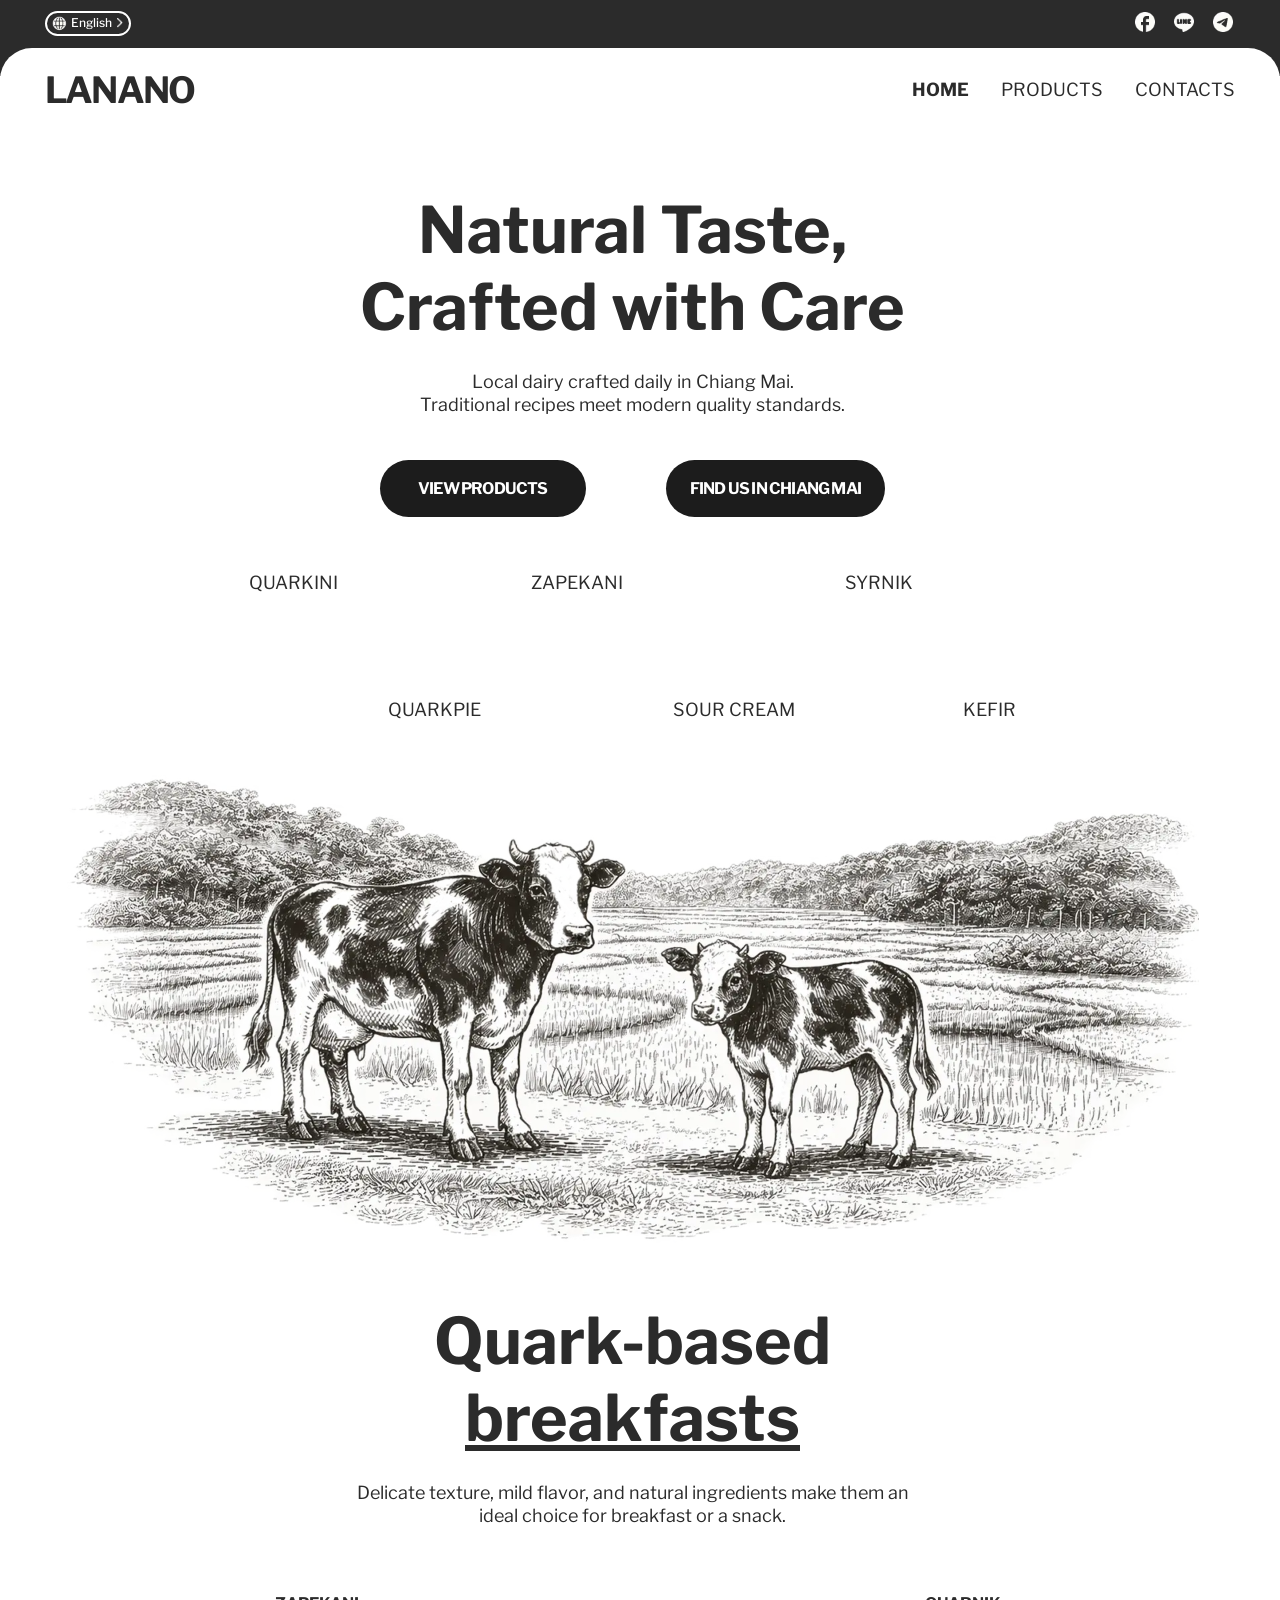
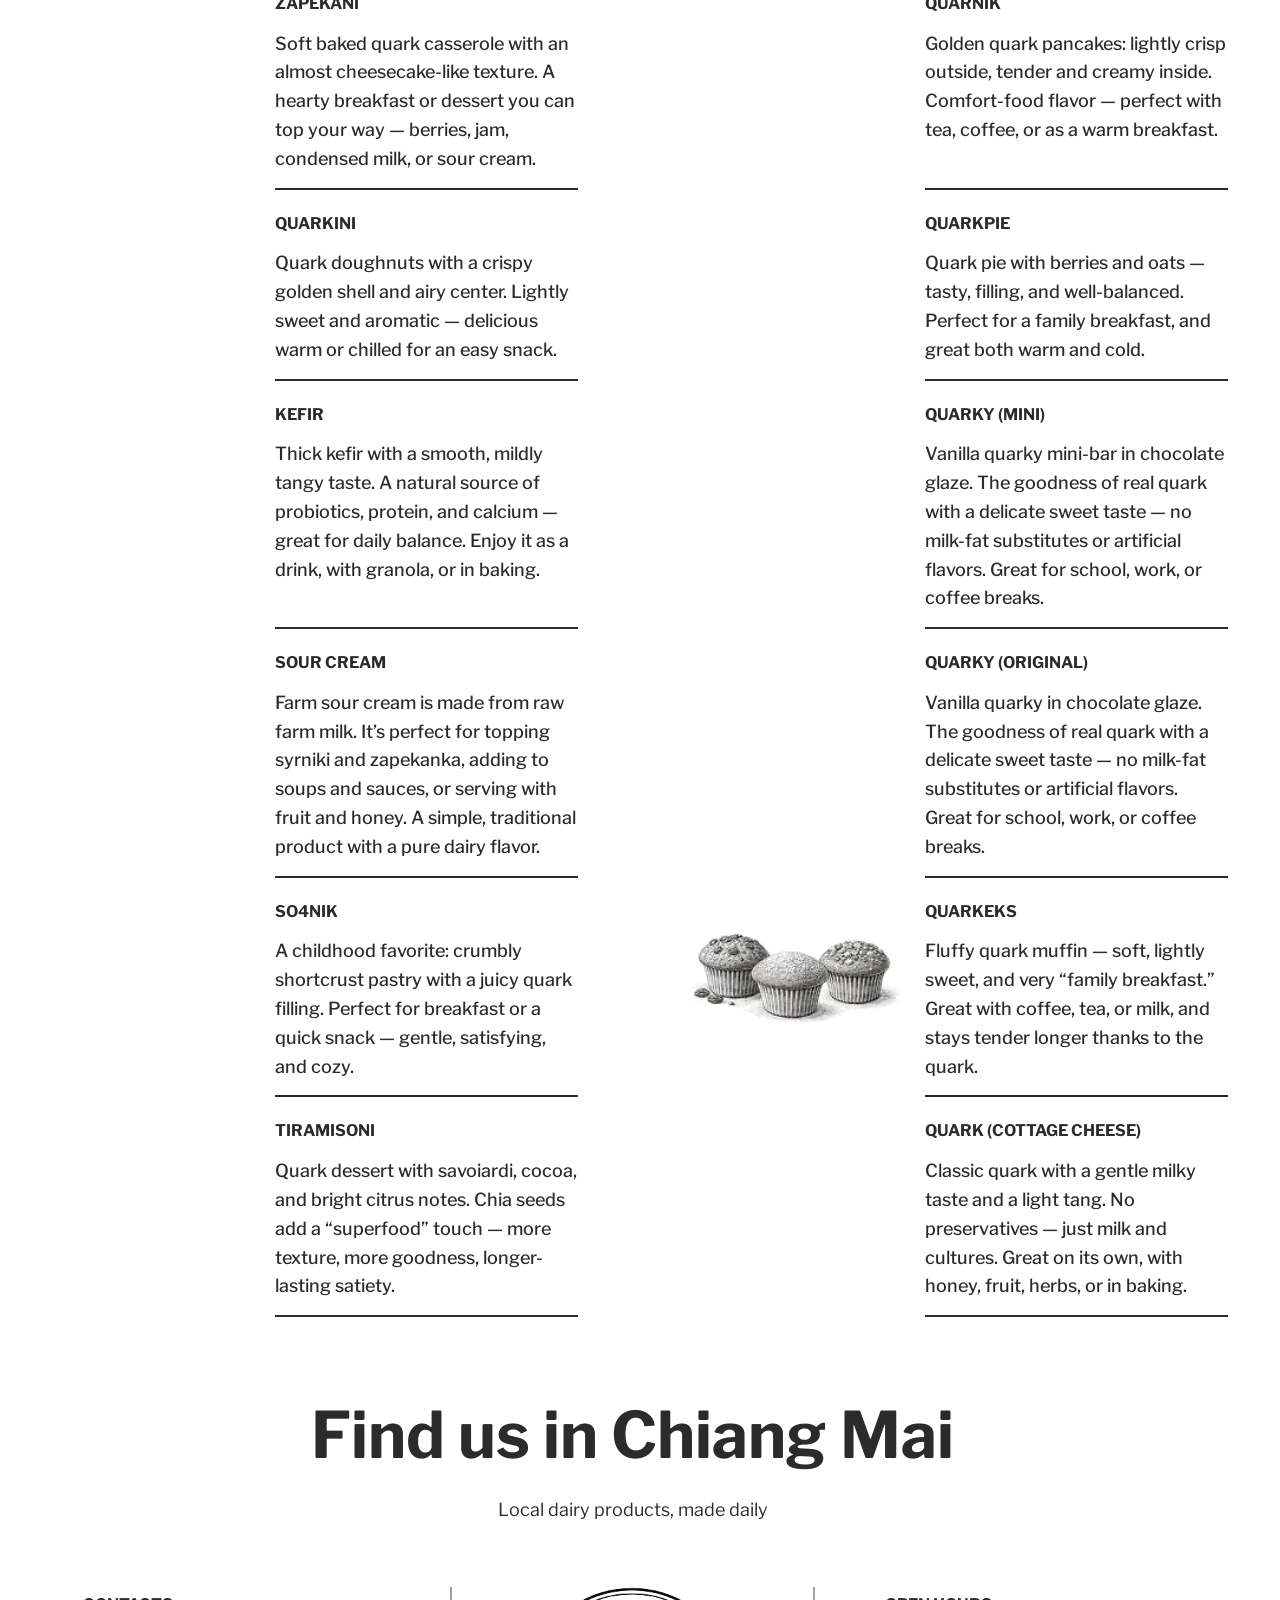
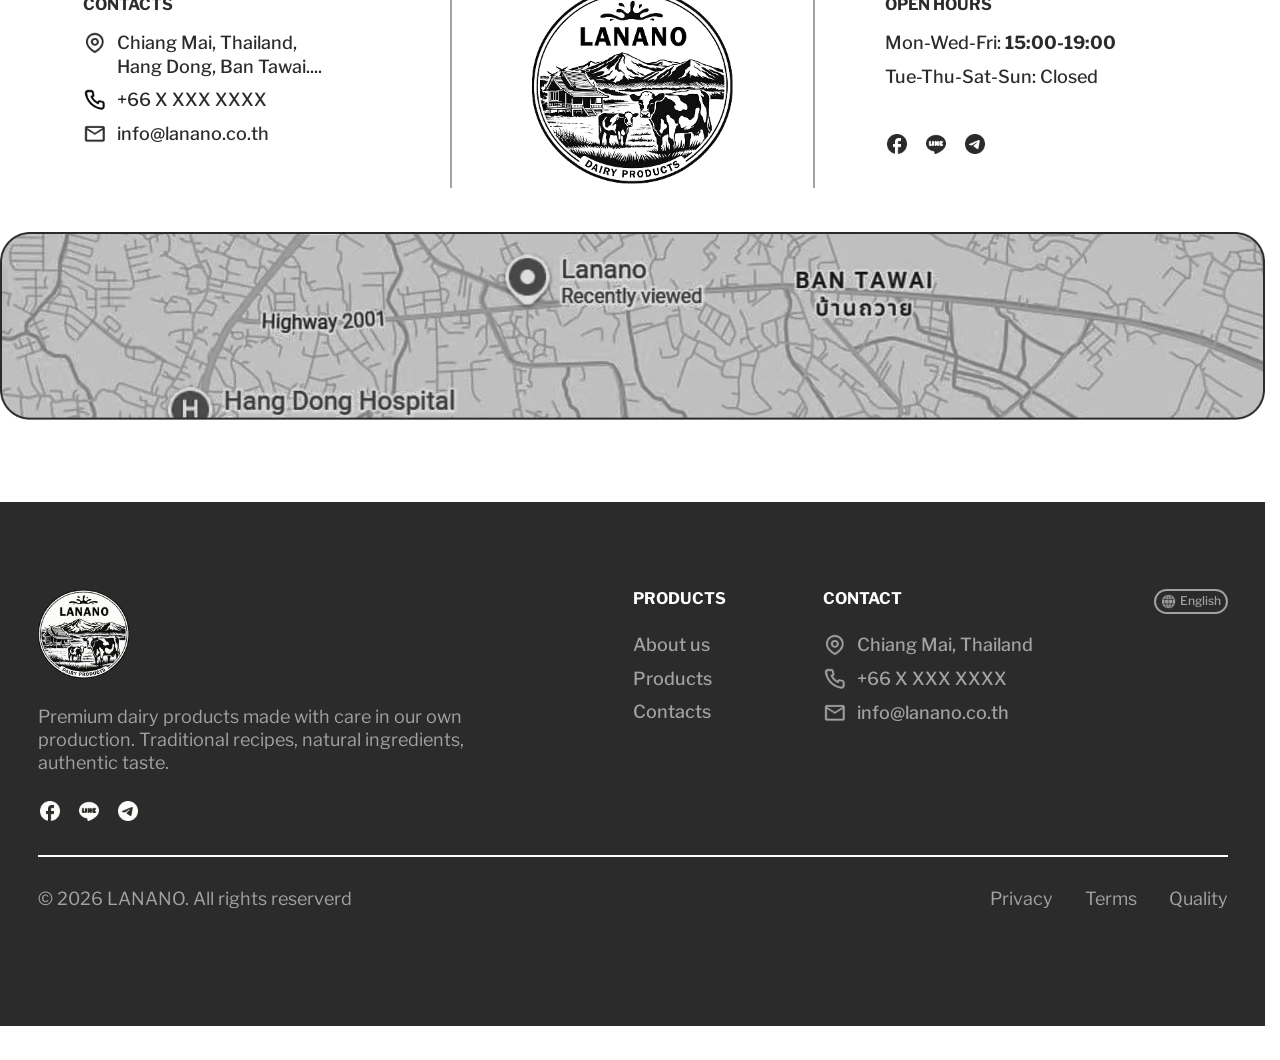
==== index.html @ 214e6b3c "initial commit" ====
<!DOCTYPE html>
<html lang="en">

<head>
  <meta charset="UTF-8">
  <meta http-equiv="X-UA-Compatible" content="IE=edge">
  <meta name="viewport" content="width=device-width, initial-scale=1.0">
  <meta name="language" content="English">
  <meta name="robots" content="index, follow">

  <meta property="og:locale" content="en_EN">
  <meta property="og:url" content="https://lanano.co.th/">
  <meta property="og:image" content="https://lanano.co.th/main.png">
  <meta property="og:image:width" content="1200">
  <meta property="og:image:height" content="630">
  <meta property="og:image:alt" content="Home page">
  <meta property="og:image:type" content="image/png">
  <meta property="og:type" content="website">

  <meta name="twitter:card" content="summary_large_image">
  <meta name="twitter:site" content="https://lanano.co.th/">
  <meta name="twitter:image" content="https://lanano.co.th/main.png">

  <link rel="alternate" href="https://lanano.co.th/" hreflang="en-EN">
  <link rel="alternate" href="https://lanano.co.th/th" hreflang="th-TH">
  <link rel="alternate" href="https://lanano.co.th/zh" hreflang="zh-ZH">

  <meta name="twitter:title" content="LANANO — Fresh dairy made daily">
  <meta property="og:title" content="LANANO — Fresh dairy made daily">
  <meta property="og:site_name"
    content="Fresh cultured dairy and quark desserts, made in Chiang Mai. Raw milk, live cultures — clean recipes with a cozy, honest taste.">
  <meta name="twitter:description"
    content="Fresh cultured dairy and quark desserts, made in Chiang Mai. Raw milk, live cultures — clean recipes with a cozy, honest taste.">
  <meta name="description"
    content="Fresh cultured dairy and quark desserts, made in Chiang Mai. Raw milk, live cultures — clean recipes with a cozy, honest taste.">
  <title>LANANO — Fresh dairy made daily</title>

  <link rel="canonical" href="https://lanano.co.th/">
  <link rel="icon" href="/favicon.png" type="image/png">
  <link rel="preload" href="/fonts/librefranklin-bold.woff2" as="font" type="font/woff2" crossorigin>
  <link rel="preload" href="/fonts/librefranklin-medium.woff2" as="font" type="font/woff2" crossorigin>
  <link rel="preload" href="/fonts/librefranklin-regular.woff2" as="font" type="font/woff2" crossorigin>
  <link rel="stylesheet" href="/resources/aos/aos.css">
  <link rel="stylesheet" href="/css/main-min.css">
  <script defer src="/resources/aos/aos.js"></script>
  <script defer src="/js/main.js"></script>
</head>

<body>
  <div class="page init-aos">
    <!-- start header -->
    <header class="header">
      <div class="header__top bg-dark">
        <div class="header__container container">
          <div class="lang">
            <button class="lang__active hover-color color-white fw-500 tx-12-10" aria-label="EN">
              <span class="lang__active-icon" style="background-image: url('/img/icons/lang-white.webp');"></span>
              English
              <span class="lang__active-arrow" style="background-image: url('/img/icons/arrow.webp');"></span>
            </button>
            <ul class="lang__list" aria-label="List langs">
              <li>
                <a class="tx-12-10 hover-color fw-500" href="/th" aria-label="Open Thai version site">
                  แบบไทย
                </a>
              </li>
              <li>
                <a class="tx-12-10 hover-color fw-500" href="/zh" aria-label="Open Chinese version site">
                  中國人
                </a>
              </li>
            </ul>
          </div>
          <ul class="issocial" aria-label="Social links">
            <li>
              <a class="icon hover-opacity" target="_blank" href="#!" aria-label="Open facebook">
                <img src="/img/social-icons/facebook-white.webp" width="24" height="24" title="Open facebook"
                  alt="Facebook">
              </a>
            </li>
            <li>
              <a class="icon hover-opacity" target="_blank" href="#!" aria-label="Open ume">
                <img src="/img/social-icons/ume-white.webp" width="24" height="24" title="Open ume" alt="Ume">
              </a>
            </li>
            <li>
              <a class="icon hover-opacity" target="_blank" href="https://t.me/lanano_th" aria-label="Open telegram">
                <img src="/img/social-icons/telegram-white.webp" width="24" height="24" title="Open telegram"
                  alt="Telegram">
              </a>
            </li>
          </ul>
        </div>
      </div>
      <div class="header__bottom bg-white">
        <div class="header__container container">
          <a class="hover-color logo-tx" href="/" aria-label="Go to main page">
            LANANO
          </a>
          <button class="burger" aria-label="Burger menu">
            <span></span>
            <span></span>
            <span></span>
          </button>
          <div class="header__menu">
            <nav class="nav" aria-label="Navigation site">
              <ul class="nav__list" aria-label="List navigation site">
                <li class="nav__item">
                  <a class="nav__link tx-main fw-700 uppercase" href="/" aria-label="Home">
                    Home
                  </a>
                </li>
                <li class="nav__item">
                  <a class="nav__link tx-main uppercase" href="#products" aria-label="Products">
                    Products
                  </a>
                </li>
                <li class="nav__item">
                  <a class="nav__link tx-main uppercase" href="#contacts" aria-label="Contacts">
                    Contacts
                  </a>
                </li>
              </ul>
            </nav>
            <button class="header__exit-menu" aria-label="Close burger menu"></button>
          </div>
        </div>
      </div>
    </header>
    <!-- end header -->
    <main class="main mb-section">
      <!-- start hero -->
      <section class="hero mb-44-40">
        <div class="container">
          <div class="hero__descr mb-44-15">
            <div class="hero__icon" data-aos="fade-up">
              <img src="/img/caplya.webp" width="128" height="24" title="Caplya decorative icon"
                alt="Caplya decorative icon">
            </div>
            <h1 class="tx-64-24 fw-700 text-center mb-24-15" data-aos="fade-up">
              Natural Taste, <br>
              Crafted with Care
            </h1>
            <p class="text-center tx-main mb-44-15" data-aos="fade-up">
              Local dairy crafted daily in Chiang Mai. <br>
              Traditional recipes meet modern quality standards.
            </p>
            <ul class="hero__links mb-24-15" aria-label="links" data-aos="fade-up">
              <li>
                <a class="but uppercase" href="#products" aria-label="View products">
                  View products
                </a>
              </li>
              <li>
                <a class="but uppercase" href="#contacts" aria-label="Find us in Chiang Mai">
                  Find us in Chiang Mai
                </a>
              </li>
            </ul>
          </div>
          <ul class="hero__products mb-44-15" aria-label="Products" data-aos="fade-up">
            <li>
              <div class="hero__products-image mb-10">
                <picture>
                  <source media="(min-width: 320px)" srcset="/img/hero-products-1.webp" type="image/webp">
                  <img src="#" title="Quarkini" alt="Quarkini">
                </picture>
              </div>
              <strong class="tx-main text-center uppercase">
                Quarkini
              </strong>
            </li>
            <li>
              <div class="hero__products-image mb-10">
                <picture>
                  <source media="(min-width: 320px)" srcset="/img/hero-products-2.webp" type="image/webp">
                  <img src="#" title="Quarkpie" alt="Quarkpie">
                </picture>
              </div>
              <strong class="tx-main text-center uppercase">
                Quarkpie
              </strong>
            </li>
            <li>
              <div class="hero__products-image mb-10">
                <picture>
                  <source media="(min-width: 320px)" srcset="/img/hero-products-3.webp" type="image/webp">
                  <img src="#" title="Zapekani" alt="Zapekani">
                </picture>
              </div>
              <strong class="tx-main text-center uppercase">
                Zapekani
              </strong>
            </li>
            <li>
              <div class="hero__products-image mb-10">
                <picture>
                  <source media="(min-width: 320px)" srcset="/img/hero-products-4.webp" type="image/webp">
                  <img src="#" title="Sour cream" alt="Sour cream">
                </picture>
              </div>
              <strong class="tx-main text-center uppercase">
                Sour cream
              </strong>
            </li>
            <li>
              <div class="hero__products-image mb-10">
                <picture>
                  <source media="(min-width: 320px)" srcset="/img/hero-products-5.webp" type="image/webp">
                  <img src="#" title="Syrnik" alt="Syrnik">
                </picture>
              </div>
              <strong class="tx-main text-center uppercase">
                Syrnik
              </strong>
            </li>
            <li>
              <div class="hero__products-image mb-10">
                <picture>
                  <source media="(min-width: 320px)" srcset="/img/hero-products-6.webp" type="image/webp">
                  <img src="#" title="Kefir" alt="Kefir">
                </picture>
              </div>
              <strong class="tx-main text-center uppercase">
                Kefir
              </strong>
            </li>
          </ul>
          <div class="hero__image" data-aos="fade-up">
            <picture>
              <source media="(min-width: 601px)" srcset="/img/hero.webp" type="image/webp">
              <source media="(max-width: 600px)" srcset="/img/hero-mob.webp" type="image/webp">
              <img src="#!" width="336" height="336" title="Natural Taste Crafted with Care" alt="Natural Taste">
            </picture>
          </div>
        </div>
      </section>
      <!-- end hero -->

      <!-- start products -->
      <section class="products mb-section">
        <div class="products__archer" id="products"></div>
        <div class="container">
          <div class="products__descr mb-66-40">
            <h2 class="text-center mb-24-15 tx-64-24 fw-700" data-aos="fade-up">
              Quark-based <br> <span class="underline">breakfasts</span>
            </h2>
            <div class="products__texts" data-aos="fade-up">
              <p class="tx-main text-center mb-10">
                Delicate texture, mild flavor, and natural ingredients make them an ideal choice for breakfast or a
                snack.
              </p>
            </div>
          </div>
          <ul class="products__list" aria-label="Products">
            <li class="products__item" data-aos="fade-up">
              <div class="products__left">
                <div class="products__image">
                  <picture>
                    <source media="(min-width: 601px)" srcset="/img/curd-based-1.webp" type="image/webp">
                    <source media="(max-width: 600px)" srcset="/img/curd-based-1-mob.webp" type="image/webp">
                    <img src="#!" loading="lazy" width="120" height="120" title="Baked casseroles"
                      alt="Baked casseroles">
                  </picture>
                </div>
              </div>
              <div class="products__right">
                <h3 class="products__name tx-16-14 fw-700 uppercase">
                  Zapekani
                </h3>
                <p class="tx-main fw-500">
                  Soft baked quark casserole with an almost cheesecake-like texture. A hearty breakfast or dessert you
                  can top your way — berries, jam, condensed milk, or sour cream.
                </p>
              </div>
            </li>
            <li class="products__item" data-aos="fade-up">
              <div class="products__left">
                <div class="products__image">
                  <picture>
                    <source media="(min-width: 601px)" srcset="/img/curd-based-7.webp" type="image/webp">
                    <source media="(max-width: 600px)" srcset="/img/curd-based-7-mob.webp" type="image/webp">
                    <img src="#!" loading="lazy" width="120" height="120" title="Tvorog pancakes" alt="Tvorog pancakes">
                  </picture>
                </div>
              </div>
              <div class="products__right">
                <h3 class="products__name tx-16-14 fw-700 uppercase">
                  Quarnik
                </h3>
                <p class="tx-main fw-500">
                  Golden quark pancakes: lightly crisp outside, tender and creamy inside. Comfort-food flavor — perfect
                  with tea, coffee, or as a warm breakfast.
                </p>
              </div>
            </li>
            <li class="products__item" data-aos="fade-up">
              <div class="products__left">
                <div class="products__image">
                  <picture>
                    <source media="(min-width: 601px)" srcset="/img/curd-based-2.webp" type="image/webp">
                    <source media="(max-width: 600px)" srcset="/img/curd-based-2-mob.webp" type="image/webp">
                    <img src="#!" loading="lazy" width="120" height="120" title="Curd doughnuts" alt="Curd doughnuts">
                  </picture>
                </div>
              </div>
              <div class="products__right">
                <h3 class="products__name tx-16-14 fw-700 uppercase">
                  Quarkini
                </h3>
                <p class="tx-main fw-500">
                  Quark doughnuts with a crispy golden shell and airy center. Lightly sweet and aromatic — delicious
                  warm or chilled for an easy snack.
                </p>
              </div>
            </li>
            <li class="products__item" data-aos="fade-up">
              <div class="products__left">
                <div class="products__image">
                  <picture>
                    <source media="(min-width: 601px)" srcset="/img/curd-based-8.webp" type="image/webp">
                    <source media="(max-width: 600px)" srcset="/img/curd-based-8-mob.webp" type="image/webp">
                    <img src="#!" loading="lazy" width="120" height="120" title="Casserole" alt="Casserole">
                  </picture>
                </div>
              </div>
              <div class="products__right">
                <h3 class="products__name tx-16-14 fw-700 uppercase">
                  Quarkpie
                </h3>
                <p class="tx-main fw-500">
                  Quark pie with berries and oats — tasty, filling, and well-balanced. Perfect for a family breakfast,
                  and great both warm and cold.
                </p>
              </div>
            </li>
            <li class="products__item" data-aos="fade-up">
              <div class="products__left">
                <div class="products__image">
                  <picture>
                    <source media="(min-width: 601px)" srcset="/img/curd-based-3.webp" type="image/webp">
                    <source media="(max-width: 600px)" srcset="/img/curd-based-3-mob.webp" type="image/webp">
                    <img src="#!" loading="lazy" width="120" height="120" title="Kefir" alt="Kefir">
                  </picture>
                </div>
              </div>
              <div class="products__right">
                <h3 class="products__name tx-16-14 fw-700 uppercase">
                  Kefir
                </h3>
                <p class="tx-main fw-500">
                  Thick kefir with a smooth, mildly tangy taste. A natural source of probiotics, protein, and calcium —
                  great for daily balance. Enjoy it as a drink, with granola, or in baking.
                </p>
              </div>
            </li>
            <li class="products__item" data-aos="fade-up">
              <div class="products__left">
                <div class="products__image">
                  <picture>
                    <source media="(min-width: 601px)" srcset="/img/curd-based-9.webp" type="image/webp">
                    <source media="(max-width: 600px)" srcset="/img/curd-based-9-mob.webp" type="image/webp">
                    <img src="#!" loading="lazy" width="120" height="120" title="Glazed curd bars (syrkI)"
                      alt="Glazed curd bars (syrkI)">
                  </picture>
                </div>
              </div>
              <div class="products__right">
                <h3 class="products__name tx-16-14 fw-700 uppercase">
                  Quarky (mini)
                </h3>
                <p class="tx-main fw-500">
                  Vanilla quarky mini-bar in chocolate glaze. The goodness of real quark with a delicate sweet taste —
                  no milk-fat substitutes or artificial flavors. Great for school, work, or coffee breaks.
                </p>
              </div>
            </li>
            <li class="products__item" data-aos="fade-up">
              <div class="products__left">
                <div class="products__image">
                  <picture>
                    <source media="(min-width: 601px)" srcset="/img/curd-based-4.webp" type="image/webp">
                    <source media="(max-width: 600px)" srcset="/img/curd-based-4-mob.webp" type="image/webp">
                    <img src="#!" loading="lazy" width="120" height="120" title="Sour cream" alt="Sour cream">
                  </picture>
                </div>
              </div>
              <div class="products__right">
                <h3 class="products__name tx-16-14 fw-700 uppercase">
                  Sour cream
                </h3>
                <p class="tx-main fw-500">
                  Farm sour cream is made from raw farm milk. It’s perfect for topping syrniki and zapekanka, adding to
                  soups and sauces, or serving with fruit and honey. A simple, traditional product with a pure dairy
                  flavor.
                </p>
              </div>
            </li>
            <li class="products__item" data-aos="fade-up">
              <div class="products__left">
                <div class="products__image">
                  <picture>
                    <source media="(min-width: 601px)" srcset="/img/curd-based-10.webp" type="image/webp">
                    <source media="(max-width: 600px)" srcset="/img/curd-based-10-mob.webp" type="image/webp">
                    <img src="#!" loading="lazy" width="120" height="120" title="Original syrkI" alt="Original syrkI">
                  </picture>
                </div>
              </div>
              <div class="products__right">
                <h3 class="products__name tx-16-14 fw-700 uppercase">
                  Quarky (original)
                </h3>
                <p class="tx-main fw-500">
                  Vanilla quarky in chocolate glaze. The goodness of real quark with a delicate sweet taste — no
                  milk-fat substitutes or artificial flavors. Great for school, work, or coffee breaks.
                </p>
              </div>
            </li>
            <li class="products__item" data-aos="fade-up">
              <div class="products__left">
                <div class="products__image">
                  <picture>
                    <source media="(min-width: 601px)" srcset="/img/curd-based-5.webp" type="image/webp">
                    <source media="(max-width: 600px)" srcset="/img/curd-based-5-mob.webp" type="image/webp">
                    <img src="#!" loading="lazy" width="120" height="120" title="Sochnik" alt="Sochnik">
                  </picture>
                </div>
              </div>
              <div class="products__right">
                <h3 class="products__name tx-16-14 fw-700 uppercase">
                  So4nik
                </h3>
                <p class="tx-main fw-500">
                  A childhood favorite: crumbly shortcrust pastry with a juicy quark filling. Perfect for breakfast or a
                  quick snack — gentle, satisfying, and cozy.
                </p>
              </div>
            </li>
            <li class="products__item" data-aos="fade-up">
              <div class="products__left">
                <div class="products__image">
                  <picture>
                    <source media="(min-width: 601px)" srcset="/img/curd-based-11-mob.webp" type="image/webp">
                    <source media="(max-width: 600px)" srcset="/img/curd-based-11-mob.webp" type="image/webp">
                    <img src="#!" loading="lazy" width="120" height="120" title="Cupcake" alt="Cupcake">
                  </picture>
                </div>
              </div>
              <div class="products__right">
                <h3 class="products__name tx-16-14 fw-700 uppercase">
                  Quarkeks
                </h3>
                <p class="tx-main fw-500">
                  Fluffy quark muffin — soft, lightly sweet, and very “family breakfast.” Great with coffee, tea, or
                  milk, and stays tender longer thanks to the quark.
                </p>
              </div>
            </li>
            <li class="products__item" data-aos="fade-up">
              <div class="products__left">
                <div class="products__image">
                  <picture>
                    <source media="(min-width: 601px)" srcset="/img/curd-based-6.webp" type="image/webp">
                    <source media="(max-width: 600px)" srcset="/img/curd-based-6-mob.webp" type="image/webp">
                    <img src="#!" loading="lazy" width="120" height="120" title="Tiramisoni" alt="Tiramisoni">
                  </picture>
                </div>
              </div>
              <div class="products__right">
                <h3 class="products__name tx-16-14 fw-700 uppercase">
                  Tiramisoni
                </h3>
                <p class="tx-main fw-500">
                  Quark dessert with savoiardi, cocoa, and bright citrus notes. Chia seeds add a “superfood” touch —
                  more texture, more goodness, longer-lasting satiety.
                </p>
              </div>
            </li>
            <li class="products__item" data-aos="fade-up">
              <div class="products__left">
                <div class="products__image">
                  <picture>
                    <source media="(min-width: 601px)" srcset="/img/curd-based-12.webp" type="image/webp">
                    <source media="(max-width: 600px)" srcset="/img/curd-based-12-mob.webp" type="image/webp">
                    <img src="#!" loading="lazy" width="120" height="120" title="Cottage Cheese" alt="Cottage Cheese">
                  </picture>
                </div>
              </div>
              <div class="products__right">
                <h3 class="products__name tx-16-14 fw-700 uppercase">
                  Quark (Cottage Cheese)
                </h3>
                <p class="tx-main fw-500">
                  Classic quark with a gentle milky taste and a light tang. No preservatives — just milk and cultures.
                  Great on its own, with honey, fruit, herbs, or in baking.
                </p>
              </div>
            </li>
          </ul>
        </div>
      </section>
      <!-- end products -->

      <!-- start contacts -->
      <section class="contacts mb-section">
        <div class="contacts__archer" id="contacts"></div>
        <div class="container mb-44-40">
          <div class="contacts__descr mb-66-40">
            <h2 class="text-center mb-24-15 tx-64-24 fw-700" data-aos="fade-up">
              Find us in Chiang Mai
            </h2>
            <div class="contacts__texts">
              <p class="tx-main text-center mb-10" data-aos="fade-up">
                Local dairy products, made daily
              </p>
            </div>
          </div>
          <div class="contacts__content mb-44-15" data-aos="fade-up">
            <div class="contacts__left">
              <h3 class="mb-15 tx-16-14 fw-700 uppercase">
                Contacts
              </h3>
              <address class="address">
                <div class="address__item mb-10">
                  <div class="icon" style="background-image: url('/img/icons/geo-black.webp');"></div>
                  <p class="tx-main fw-500">
                    Chiang Mai, Thailand, <br>
                    Hang Dong, Ban Tawai....
                  </p>
                </div>
                <div class="address__item mb-10">
                  <div class="icon" style="background-image: url('/img/icons/phone-black.webp');"></div>
                  <a class="tx-main fw-500 hover-color word-break" href="tel:+66XXXXXXXX">
                    +66 X XXX XXXX
                  </a>
                </div>
                <div class="address__item mb-10">
                  <div class="icon" style="background-image: url('/img/icons/mail-black.webp');"></div>
                  <a class="tx-main fw-500 hover-color word-break" href="mailto:info@lanano.co.th">
                    info@lanano.co.th
                  </a>
                </div>
              </address>
            </div>
            <div class="contacts__logo logo">
              <picture>
                <source media="(min-width: 601px)" srcset="/img/logo.webp" type="image/webp">
                <source media="(max-width: 600px)" srcset="/img/logo-mob.webp" type="image/webp">
                <img src="#!" loading="lazy" width="120" height="120" title="Lanano" alt="Lanano">
              </picture>
            </div>
            <div class="contacts__right">
              <h3 class="mb-15 tx-16-14 fw-700 uppercase">
                Open hours
              </h3>
              <address>
                <div class="mb-44-15">
                  <p class="tx-main fw-500 mb-10">
                    Mon-Wed-Fri: <span class="fw-700">15:00-19:00</span>
                  </p>
                  <p class="tx-main fw-500 mb-10">
                    Tue-Thu-Sat-Sun: Closed
                  </p>
                </div>
                <ul class="issocial" aria-label="Social links">
                  <li>
                    <a class="icon hover-opacity" target="_blank" href="#!" aria-label="Open facebook">
                      <img src="/img/social-icons/facebook-black.webp" width="24" height="24" title="Open facebook"
                        alt="Facebook">
                    </a>
                  </li>
                  <li>
                    <a class="icon hover-opacity" target="_blank" href="#!" aria-label="Open ume">
                      <img src="/img/social-icons/ume-black.webp" width="24" height="24" title="Open ume" alt="Ume">
                    </a>
                  </li>
                  <li>
                    <a class="icon hover-opacity" target="_blank" href="https://t.me/lanano_th"
                      aria-label="Open telegram">
                      <img src="/img/social-icons/telegram-black.webp" width="24" height="24" title="Open telegram"
                        alt="Telegram">
                    </a>
                  </li>
                </ul>
              </address>
            </div>
          </div>
        </div>
        <div class="wrapper-map" data-aos="fade-up">
          <a class="wrapper-map__map hover-opacity" href="https://maps.app.goo.gl/7nuv294uDSa4K4s3A" target="_blank"
            aria-label="Go to check map">
            <picture>
              <source media="(min-width: 601px)" srcset="/img/map.webp" type="image/webp">
              <source media="(max-width: 600px)" srcset="/img/map-mob.webp" type="image/webp">
              <img src="#!" loading="lazy" width="336" height="336" title="" alt="">
            </picture>
          </a>
        </div>
      </section>
      <!-- end contacts -->
    </main>
    <!-- start footer -->
    <footer class="footer bg-dark">
      <div class="container">
        <div class="footer__top">
          <div class="footer__left">
            <div class="logo logo_92 mb-24-15">
              <picture>
                <source media="(min-width: 601px)" srcset="/img/logo-white.webp" type="image/webp">
                <source media="(max-width: 600px)" srcset="/img/logo-white-mob.webp" type="image/webp">
                <img src="#!" loading="lazy" width="120" height="120" title="Lanano" alt="Lanano">
              </picture>
            </div>
            <p class="tx-main color-gray mb-24-15">
              Premium dairy products made with care in our own production. Traditional recipes, natural ingredients,
              authentic taste.
            </p>
            <ul class="issocial" aria-label="Social links">
              <li>
                <a class="icon hover-opacity" target="_blank" href="#!" aria-label="Open facebook">
                  <img src="/img/social-icons/facebook-white.webp" width="24" height="24" title="Open facebook"
                    alt="Facebook">
                </a>
              </li>
              <li>
                <a class="icon hover-opacity" target="_blank" href="#!" aria-label="Open ume">
                  <img src="/img/social-icons/ume-white.webp" width="24" height="24" title="Open ume" alt="Ume">
                </a>
              </li>
              <li>
                <a class="icon hover-opacity" target="_blank" href="https://t.me/lanano_th" aria-label="Open telegram">
                  <img src="/img/social-icons/telegram-white.webp" width="24" height="24" title="Open telegram"
                    alt="Telegram">
                </a>
              </li>
            </ul>
          </div>
          <div class="footer__wrapper-nav">
            <strong class="footer__title uppercase tx-16-14 fw-700 color-white mb-24-15">
              Products
            </strong>
            <nav class="nav" aria-label="Navigation site">
              <ul class="nav__list" aria-label="Navigation site list">
                <li class="nav__item">
                  <a class="nav__link tx-main fw-500 color-gray hover-color" href="#!" aria-label="About us ">
                    About us
                  </a>
                </li>
                <li class="nav__item">
                  <a class="nav__link tx-main fw-500 color-gray hover-color" href="#products" aria-label="Products">
                    Products
                  </a>
                </li>
                <li class="nav__item">
                  <a class="nav__link tx-main fw-500 color-gray hover-color" href="#contacts" aria-label="Contacts">
                    Contacts
                  </a>
                </li>
              </ul>
            </nav>
          </div>
          <div class="footer__wrapper-contacts">
            <strong class="footer__title uppercase tx-16-14 fw-700 color-white mb-24-15">
              Contact
            </strong>
            <address class="address">
              <div class="address__item mb-10">
                <div class="icon" style="background-image: url('/img/icons/geo-white.webp');"></div>
                <p class="tx-main color-gray fw-500">
                  Chiang Mai, Thailand
                </p>
              </div>
              <div class="address__item mb-10">
                <div class="icon" style="background-image: url('/img/icons/phone-white.webp');"></div>
                <a class="tx-main fw-500 color-gray hover-color word-break" href="tel:+66XXXXXXXX">
                  +66 X XXX XXXX
                </a>
              </div>
              <div class="address__item mb-10">
                <div class="icon" style="background-image: url('/img/icons/mail-white.webp');"></div>
                <a class="tx-main fw-500 color-gray hover-color word-break" href="mailto:hello@lanano.co.th">
                  info@lanano.co.th
                </a>
              </div>
            </address>
          </div>
          <div class="lang">
            <button class="lang__active hover-color color-gray fw-500 tx-12-10" aria-label="EN">
              <span class="lang__active-icon lang__active-icon_24"
                style="background-image: url('/img/icons/lang-gray.webp');"></span>
              English
            </button>
            <ul class="lang__list" aria-label="List langs">
              <li>
                <a class="tx-12-10 hover-color fw-500" href="/th" aria-label="Open Thai version site">
                  แบบไทย
                </a>
              </li>
              <li>
                <a class="tx-12-10 hover-color fw-500" href="/zh" aria-label="Open Chinese version site">
                  中國人
                </a>
              </li>
            </ul>
          </div>
        </div>
        <div class="footer__bottom">
          <p class="tx-main color-gray">
            © 2026 LANANO. All rights reserverd
          </p>
          <nav class="nav" aria-label="Navigation site">
            <ul class="nav__list nav__list_footer" aria-label="Navigation site list">
              <li class="nav__item">
                <a class="nav__link tx-main color-gray hover-color" href="#!" aria-label="Privacy">
                  Privacy
                </a>
              </li>
              <li class="nav__item">
                <a class="nav__link tx-main color-gray hover-color" href="#!" aria-label="Terms">
                  Terms
                </a>
              </li>
              <li class="nav__item">
                <a class="nav__link tx-main color-gray hover-color" href="#!" aria-label="Quality">
                  Quality
                </a>
              </li>
            </ul>
          </nav>
        </div>
      </div>
    </footer>
    <!-- end footer -->
  </div>
</body>

</html>
---- css/main-min.css ----
* {
  padding: 0;
  margin: 0;
  border: 0
}

*,
:after,
:before {
  -webkit-box-sizing: border-box;
  box-sizing: border-box
}

:active,
:focus {
  outline: 0
}

a:active,
a:focus {
  outline: 0
}

aside,
footer,
header,
nav {
  display: block
}

body,
html {
  width: 100%;
  font-size: 100%;
  line-height: 1;
  font-size: 14px;
  -ms-text-size-adjust: 100%;
  -moz-text-size-adjust: 100%;
  -webkit-text-size-adjust: 100%;
  scroll-behavior: smooth;
  scrollbar-gutter: stable
}

button,
input,
textarea {
  font-family: inherit
}

input::-ms-clear {
  display: none
}

input,
textarea {
  -moz-appearance: none;
  appearance: none;
  -webkit-appearance: none;
  border-radius: 0
}

input::-webkit-input-placeholder,
textarea::-webkit-input-placeholder {
  color: inherit
}

input::-moz-placeholder,
textarea::-moz-placeholder {
  color: inherit
}

input:-ms-input-placeholder,
textarea:-ms-input-placeholder {
  color: inherit
}

input::-ms-input-placeholder,
textarea::-ms-input-placeholder {
  color: inherit
}

input::placeholder,
textarea::placeholder {
  color: inherit
}

textarea {
  resize: none
}

button {
  cursor: pointer;
  background-color: transparent
}

button::-moz-focus-inner {
  padding: 0;
  border: 0
}

a {
  display: inline-block;
  color: inherit
}

a,
a:visited {
  text-decoration: none
}

a:hover {
  text-decoration: none
}

ul li {
  list-style: none
}

img {
  display: block;
  width: 100%;
  height: 100%;
  -o-object-fit: contain;
  object-fit: contain;
  -o-object-position: center;
  object-position: center;
  vertical-align: top
}

svg {
  display: block;
  width: 100%;
  height: 100%
}

h1,
h2,
h3,
h4,
h5,
h6 {
  font-size: inherit;
  font-weight: inherit
}

picture {
  display: block;
  width: 100%;
  height: 100%
}

input::-webkit-inner-spin-button,
input::-webkit-outer-spin-button {
  -webkit-appearance: none;
  margin: 0
}

input[type=number] {
  -moz-appearance: textfield
}

address {
  font-style: normal
}

strong {
  display: block
}

input:-webkit-autofill,
input:-webkit-autofill::first-line,
input:-webkit-autofill:focus,
textarea:-webkit-autofill,
textarea:-webkit-autofill::first-line,
textarea:-webkit-autofill:focus {
  -webkit-transition: background-color 5000s ease-in-out 0s;
  transition: background-color 5000s ease-in-out 0s;
  background-color: transparent !important
}

input:-moz-fill-selected,
textarea:-moz-fill-selected {
  -moz-transition: background-color 5000s ease-in-out 0s;
  transition: background-color 5000s ease-in-out 0s;
  background-color: transparent !important
}

input::-ms-value,
textarea::-ms-value {
  -ms-transition: background-color 5000s ease-in-out 0s;
  transition: background-color 5000s ease-in-out 0s;
  background-color: transparent !important
}

@font-face {
  font-family: Librefranklin;
  font-style: normal;
  font-weight: 700;
  font-display: swap;
  src: url(/fonts/librefranklin-bold.woff2) format("woff2")
}

@font-face {
  font-family: Librefranklin;
  font-style: normal;
  font-weight: 500;
  font-display: swap;
  src: url(/fonts/librefranklin-medium.woff2) format("woff2")
}

@font-face {
  font-family: Librefranklin;
  font-style: normal;
  font-weight: 400;
  font-display: swap;
  src: url(/fonts/librefranklin-regular.woff2) format("woff2")
}

:root {
  --font-main: "Librefranklin", sans-serif;
  --container-width: 1190px;
  --container-step: 20px;
  --container-step-tablet: 15px;
  --container-step-mobile: 10px;
  --container: calc(var(--container-width) + (var(--container-step) * 2));
  --background-page: #fff;
  --main: #2b2b2b;
  --black: #000000;
  --white: #ffffff;
  --dark: #2B2B2B;
  --hover: #7B68EE;
  --active: #4169E1
}

.logo-tx {
  font-weight: 700;
  font-size: 36px;
  line-height: 100%;
  letter-spacing: -.05em
}

@media (max-width:991px) {
  .logo-tx {
    font-size: 28px
  }
}

@media (max-width:600px) {
  .logo-tx {
    font-size: 24px
  }
}

.visually-hidden {
  position: absolute;
  width: 1px;
  height: 1px;
  margin: -1px;
  padding: 0;
  overflow: hidden;
  border: 0;
  clip: rect(0 0 0 0)
}

.tx-12-10 {
  font-weight: 400;
  font-size: 12px;
  line-height: 120%
}

@media (max-width:600px) {
  .tx-12-10 {
    font-size: 10px
  }
}

.tx-64-24 {
  font-weight: 400;
  font-size: 64px;
  line-height: 120%
}

@media (max-width:1220px) {
  .tx-64-24 {
    font-size: 48px
  }
}

@media (max-width:991px) {
  .tx-64-24 {
    font-size: 32px
  }
}

@media (max-width:600px) {
  .tx-64-24 {
    font-size: 24px
  }
}

.tx-16-14 {
  font-size: 16px;
  font-weight: 400;
  line-height: 1.3
}

@media (max-width:600px) {
  .tx-16-14 {
    font-size: 14px
  }
}

.tx-main {
  font-size: 18px;
  font-weight: 400;
  line-height: 1.3
}

@media (max-width:991px) {
  .tx-main {
    font-size: 16px
  }
}

@media (max-width:600px) {
  .tx-main {
    font-size: 14px
  }
}

.icon {
  width: 24px;
  height: 24px;
  background-position: center;
  background-repeat: no-repeat;
  background-size: contain
}

@media (max-width:600px) {
  .icon {
    width: 20px;
    height: 20px
  }
}

.logo {
  width: 100%;
  max-width: 201px;
  height: 201px
}

@media (max-width:991px) {
  .logo {
    max-width: 168px;
    height: 168px
  }
}

@media (max-width:600px) {
  .logo {
    max-width: 122px;
    height: 122px
  }
}

.logo_92 {
  max-width: 92px;
  height: 92px
}

@media (max-width:991px) {
  .logo_92 {
    max-width: 72px;
    height: 72px
  }
}

@media (max-width:600px) {
  .logo_92 {
    max-width: 64px;
    height: 64px
  }
}

.but {
  display: -webkit-box;
  display: -ms-flexbox;
  display: flex;
  -webkit-box-align: center;
  -ms-flex-align: center;
  align-items: center;
  -webkit-box-pack: center;
  -ms-flex-pack: center;
  justify-content: center;
  padding: 10px 24px;
  font-size: 16px;
  line-height: 1;
  font-weight: 700;
  letter-spacing: -.05em;
  color: var(--white);
  background-color: #1c1c1c;
  width: -webkit-fit-content;
  width: -moz-fit-content;
  width: fit-content;
  border-radius: 47px;
  min-width: 206px;
  min-height: 57px;
  -webkit-transition: background-color .3s ease-in-out;
  transition: background-color .3s ease-in-out;
  text-align: center
}

@media (max-width:991px) {
  .but {
    font-size: 14px;
    min-height: 42px;
    min-width: 180px
  }
}

@media (max-width:600px) {
  .but {
    font-size: 10px;
    border-radius: 29px;
    min-width: 146px;
    min-height: 35px;
    padding: 10px 20px
  }
}

@media (any-hover:hover) {
  .but:hover {
    background-color: var(--hover)
  }
}

.but:focus-visible {
  background-color: var(--hover)
}

.but:active {
  background-color: var(--active);
  -webkit-transition-duration: .1s;
  transition-duration: .1s
}

.mb-section:not(:last-child) {
  margin-bottom: 80px
}

@media (max-width:991px) {
  .mb-section:not(:last-child) {
    margin-bottom: 60px
  }
}

@media (max-width:600px) {
  .mb-section:not(:last-child) {
    margin-bottom: 40px
  }
}

.mb-15:not(:last-child) {
  margin-bottom: 15px
}

.mb-10:not(:last-child) {
  margin-bottom: 10px
}

.mb-24-15:not(:last-child) {
  margin-bottom: 24px
}

@media (max-width:991px) {
  .mb-24-15:not(:last-child) {
    margin-bottom: 20px
  }
}

@media (max-width:600px) {
  .mb-24-15:not(:last-child) {
    margin-bottom: 15px
  }
}

.mb-66-40:not(:last-child) {
  margin-bottom: 66px
}

@media (max-width:991px) {
  .mb-66-40:not(:last-child) {
    margin-bottom: 52px
  }
}

@media (max-width:600px) {
  .mb-66-40:not(:last-child) {
    margin-bottom: 40px
  }
}

.mb-44-40:not(:last-child) {
  margin-bottom: 44px
}

@media (max-width:600px) {
  .mb-44-40:not(:last-child) {
    margin-bottom: 40px
  }
}

.mb-44-15:not(:last-child) {
  margin-bottom: 44px
}

@media (max-width:991px) {
  .mb-44-15:not(:last-child) {
    margin-bottom: 32px
  }
}

@media (max-width:600px) {
  .mb-44-15:not(:last-child) {
    margin-bottom: 15px
  }
}

.color-white {
  color: var(--white)
}

.color-gray {
  color: #a2a2a2
}

.bg-dark {
  background-color: var(--dark)
}

.bg-white {
  background-color: var(--white)
}

.hover-opacity {
  -webkit-transition: opacity .3s ease-in-out;
  transition: opacity .3s ease-in-out
}

@media (any-hover:hover) {
  .hover-opacity:hover {
    opacity: .5
  }
}

.hover-opacity:focus-visible {
  opacity: .5
}

.hover-opacity:active {
  opacity: .5;
  -webkit-transition-duration: .1s;
  transition-duration: .1s
}

.hover-color {
  -webkit-transition: color .3s ease-in-out;
  transition: color .3s ease-in-out
}

@media (any-hover:hover) {
  .hover-color:hover {
    color: var(--hover)
  }
}

.hover-color:focus-visible {
  color: var(--hover)
}

.hover-color:active {
  color: var(--active);
  -webkit-transition-duration: .1s;
  transition-duration: .1s
}

.container {
  max-width: var(--container);
  margin: 0 auto;
  padding: 0 var(--container-step)
}

@media (max-width:991px) {
  .container {
    padding: 0 var(--container-step-tablet)
  }
}

@media (max-width:600px) {
  .container {
    padding: 0 var(--container-step-mobile)
  }
}

.rd-transfer {
  display: -webkit-inline-box;
  display: -ms-inline-flexbox;
  display: inline-flex;
  -ms-flex-wrap: wrap;
  flex-wrap: wrap
}

.page {
  display: -webkit-box;
  display: -ms-flexbox;
  display: flex;
  -webkit-box-orient: vertical;
  -webkit-box-direction: normal;
  -ms-flex-direction: column;
  flex-direction: column;
  font-family: var(--font-main);
  min-height: 100vh;
  overflow: hidden;
  color: var(--main);
  background-color: var(--background-page)
}

.main {
  -webkit-box-flex: 1;
  -ms-flex: 1 1 auto;
  flex: 1 1 auto
}

.main_no-margin:not(:last-child) {
  margin-bottom: 0
}

a,
button {
  color: var(--main)
}

.d-block {
  display: block
}

.w100 {
  min-width: 0;
  width: 100%
}

.relative-z2 {
  position: relative;
  z-index: 2
}

.word-break {
  word-break: break-all
}

.m-auto {
  margin-left: auto;
  margin-right: auto
}

.img-contain {
  -o-object-fit: contain;
  object-fit: contain
}

.img-cover {
  -o-object-fit: cover;
  object-fit: cover
}

.underline {
  text-decoration: underline
}

.text-center {
  text-align: center
}

.text-right {
  text-align: right
}

.uppercase {
  text-transform: uppercase
}

.lowercase {
  text-transform: lowercase
}

.fw-100 {
  font-weight: 100
}

.fw-200 {
  font-weight: 200
}

.fw-300 {
  font-weight: 300
}

.fw-400 {
  font-weight: 400
}

.fw-500 {
  font-weight: 500
}

.fw-600 {
  font-weight: 600
}

.fw-700 {
  font-weight: 700
}

.fw-800 {
  font-weight: 800
}

.fw-900 {
  font-weight: 900
}

.rd-upload img {
  opacity: 0;
  -webkit-transition: opacity .3s ease-in-out;
  transition: opacity .3s ease-in-out
}

.rd-load img {
  opacity: 1
}

.scroll {
  padding-bottom: 10px;
  overflow: auto
}

.scroll::-webkit-scrollbar {
  height: 4px;
  background-color: var(--white)
}

.scroll::-webkit-scrollbar-thumb {
  background-color: var(--brown)
}

.header {
  position: fixed;
  width: 100%;
  left: 0;
  top: 0;
  z-index: 101
}

.header__container {
  display: -webkit-box;
  display: -ms-flexbox;
  display: flex;
  -webkit-box-align: center;
  -ms-flex-align: center;
  align-items: center;
  -webkit-box-pack: justify;
  -ms-flex-pack: justify;
  justify-content: space-between;
  gap: 24px
}

@media (max-width:991px) {
  .header__menu {
    display: -webkit-box;
    display: -ms-flexbox;
    display: flex;
    -webkit-box-orient: vertical;
    -webkit-box-direction: normal;
    -ms-flex-direction: column;
    flex-direction: column;
    position: fixed;
    top: 0;
    left: 0;
    width: 100vw;
    height: 100vh;
    background-color: var(--dark);
    z-index: 100;
    padding: 100px 30px 30px 30px;
    opacity: 0;
    visibility: hidden;
    pointer-events: none;
    overflow: auto;
    -webkit-transition: opacity .2s ease-in-out, visibility .2s ease-in-out, pointer-events .2s ease-in-out;
    transition: opacity .2s ease-in-out, visibility .2s ease-in-out, pointer-events .2s ease-in-out
  }
}

@media (max-width:600px) {
  .header__menu {
    padding: 80px 30px 30px 30px
  }
}

.header__menu.active {
  opacity: 1;
  visibility: visible;
  pointer-events: visible
}

.header__exit-menu {
  display: none;
  position: absolute;
  width: 30px;
  height: 30px;
  background-color: transparent
}

@media (max-width:991px) {
  .header__exit-menu {
    display: block;
    top: 30px;
    right: 30px
  }
}

@media (max-width:600px) {
  .header__exit-menu {
    top: 15px;
    right: 15px
  }
}

.header__exit-menu::before {
  content: "";
  position: absolute;
  top: 12px;
  left: 0;
  width: 100%;
  height: 2px;
  background-color: var(--white);
  -webkit-transform: rotate(45deg);
  transform: rotate(45deg)
}

.header__exit-menu::after {
  content: "";
  position: absolute;
  top: 12px;
  right: 0;
  width: 100%;
  height: 2px;
  background-color: var(--white);
  -webkit-transform: rotate(-45deg);
  transform: rotate(-45deg)
}

.header__top {
  padding-top: 10px;
  padding-bottom: 40px
}

.header__bottom {
  margin-top: -28px;
  padding: 24px 0;
  border-radius: 32px 32px 0 0
}

@media (max-width:991px) {
  .header__bottom {
    border-radius: 24px 24px 0 0
  }
}

.nav__list {
  display: -webkit-box;
  display: -ms-flexbox;
  display: flex;
  -webkit-box-align: center;
  -ms-flex-align: center;
  align-items: center;
  -webkit-box-pack: center;
  -ms-flex-pack: center;
  justify-content: center;
  -ms-flex-wrap: wrap;
  flex-wrap: wrap;
  gap: 10px 32px
}

@media (max-width:991px) {
  .nav__list {
    -webkit-box-orient: vertical;
    -webkit-box-direction: normal;
    -ms-flex-direction: column;
    flex-direction: column;
    gap: 50px
  }
}

@media (max-width:991px) {
  .nav__list_footer {
    -webkit-box-orient: horizontal;
    -webkit-box-direction: normal;
    -ms-flex-direction: row;
    flex-direction: row;
    gap: 10px 32px
  }
}

.nav__link {
  -webkit-transition: color .3s ease-in-out;
  transition: color .3s ease-in-out
}

@media (max-width:991px) {
  .nav__link {
    color: var(--white)
  }
}

@media (any-hover:hover) {
  .nav__link:hover {
    color: var(--hover)
  }
}

.nav__link:focus-visible {
  color: var(--hover)
}

.nav__link:active {
  color: var(--active);
  -webkit-transition-duration: .1s;
  transition-duration: .1s
}

.burger {
  display: none;
  -webkit-box-orient: vertical;
  -webkit-box-direction: normal;
  -ms-flex-direction: column;
  flex-direction: column;
  -webkit-box-pack: justify;
  -ms-flex-pack: justify;
  justify-content: space-between;
  position: relative;
  width: 18px;
  height: 12px;
  background-color: transparent
}

@media (max-width:991px) {
  .burger {
    display: -webkit-box;
    display: -ms-flexbox;
    display: flex
  }
}

.burger span {
  display: block;
  width: 100%;
  height: 2px;
  background-color: var(--dark);
  border-radius: 8px
}

.lang {
  position: relative;
  z-index: 3
}

.lang.active .lang__list {
  opacity: 1;
  visibility: visible
}

.lang.active .lang__active .lang__active-arrow {
  -webkit-transform: rotate(90deg);
  transform: rotate(90deg)
}

.lang__active {
  display: -webkit-box;
  display: -ms-flexbox;
  display: flex;
  -webkit-box-align: center;
  -ms-flex-align: center;
  align-items: center;
  gap: 4px;
  border: 2px solid var(--white);
  padding: 3px 5px;
  border-radius: 24px
}

.lang__active-icon {
  width: 15px;
  height: 15px;
  background-position: center;
  background-repeat: no-repeat;
  background-size: contain
}

@media (max-width:600px) {
  .lang__active-icon {
    width: 12px;
    height: 12px
  }
}

.lang__active-arrow {
  width: 8px;
  height: 10px;
  -ms-flex-negative: 0;
  flex-shrink: 0;
  background-position: center;
  background-repeat: no-repeat;
  background-size: contain;
  -webkit-transition: -webkit-transform .3s ease-in-out;
  transition: -webkit-transform .3s ease-in-out;
  transition: transform .3s ease-in-out;
  transition: transform .3s ease-in-out, -webkit-transform .3s ease-in-out
}

@media (max-width:600px) {
  .lang__active-arrow {
    width: 6px;
    height: 8px
  }
}

.lang__list {
  position: absolute;
  top: 100%;
  left: 0;
  width: 100%;
  z-index: 1;
  opacity: 0;
  visibility: hidden;
  padding: 5px 16px;
  border-radius: 16px;
  border: 2px solid var(--dark);
  background-color: var(--white);
  min-width: 74px;
  -webkit-transition: opacity .3s ease-in-out, visibility .3s ease-in-out;
  transition: opacity .3s ease-in-out, visibility .3s ease-in-out
}

.issocial {
  display: -webkit-box;
  display: -ms-flexbox;
  display: flex;
  gap: 8px 15px;
  -ms-flex-wrap: wrap;
  flex-wrap: wrap;
  -webkit-box-pack: center;
  -ms-flex-pack: center;
  justify-content: center
}

.hero {
  padding-top: 60px
}

@media (max-width:991px) {
  .hero {
    padding-top: 45px
  }
}

@media (max-width:600px) {
  .hero {
    padding-top: 24px
  }
}

.hero__icon {
  display: none;
  width: 113px;
  height: 47px;
  margin: 0 auto 5px auto
}

@media (max-width:991px) {
  .hero__icon {
    display: block
  }
}

.hero__descr {
  max-width: 590px;
  margin: 0 auto;
  width: 100%
}

.hero__products {
  min-height: 160px;
  display: -webkit-box;
  display: -ms-flexbox;
  display: flex;
  gap: 24px 50px;
  -webkit-box-pack: center;
  -ms-flex-pack: center;
  justify-content: center;
  -ms-flex-wrap: wrap;
  flex-wrap: wrap
}

@media (max-width:991px) {
  .hero__products {
    gap: 16px 24px
  }
}

@media (max-width:768px) {
  .hero__products {
    display: none
  }
}

.hero__products li:nth-child(even) {
  -ms-flex-item-align: end;
  align-self: flex-end
}

.hero__links {
  display: -webkit-box;
  display: -ms-flexbox;
  display: flex; 
  gap: 16px 80px;
  justify-content: center;
  -ms-flex-wrap: wrap;
  flex-wrap: wrap
}

@media (max-width:991px) {
  .hero__links {
    -webkit-box-pack: center;
    -ms-flex-pack: center;
    justify-content: center
  }
}

@media (max-width:991px) {
  .hero__links li:first-child {
    display: none
  }
}

.hero__image {
  max-width: 1132px;
  width: 100%;
  margin: 0 auto
}

.products {
  position: relative;
}

.products__archer {
  position: absolute;
  left: 0;
  width: 100%;
  height: 100%;
  pointer-events: none;
}

.products__texts {
  max-width: 590px;
  width: 100%;
  margin: 0 auto
}

.products__list {
  display: -ms-grid;
  display: grid;
  -ms-grid-rows: auto;
  -ms-grid-columns: 1fr 110px 1fr;
  grid-template: auto/repeat(2, 1fr);
  gap: 24px 110px
}

@media (max-width:1220px) {
  .products__list {
    gap: 20px 24px
  }
}

@media (max-width:768px) {
  .products__list {
    -ms-grid-columns: 1fr;
    grid-template-columns: 1fr
  }
}

.products__item {
  display: -webkit-box;
  display: -ms-flexbox;
  display: flex;
  gap: 22px
}

@media (max-width:768px) {
  .products__item {
    gap: 20px;
    -webkit-box-align: center;
    -ms-flex-align: center;
    align-items: center
  }
}

@media (max-width:500px) {
  .products__item {
    -webkit-box-orient: vertical;
    -webkit-box-direction: normal;
    -ms-flex-direction: column;
    flex-direction: column
  }
}

.products__left {
  -webkit-box-flex: 0;
  -ms-flex: 0 1 219px;
  flex: 0 1 219px;
  width: 100%;
  height: 150px
}

@media (max-width:500px) {
  .products__left {
    -webkit-box-flex: 0;
    -ms-flex: none;
    flex: none;
    height: auto;
    display: -webkit-box;
    display: -ms-flexbox;
    display: flex;
    -webkit-box-align: center;
    -ms-flex-align: center;
    align-items: center;
    -webkit-box-pack: center;
    -ms-flex-pack: center;
    justify-content: center;
    gap: 16px
  }
}

.products__image {
  display: block;
  width: 100%;
  height: 100%
}

@media (max-width:500px) {
  .products__image {
    -webkit-box-flex: 0;
    -ms-flex: 0 1 115px;
    flex: 0 1 115px;
    height: 90px
  }
}

@media (max-width:500px) {
  .products__name {
    -webkit-box-flex: 0;
    -ms-flex: 0 1 90px;
    flex: 0 1 90px
  }
}

.products__right {
  -webkit-box-flex: 0;
  -ms-flex: 0 1 308px;
  flex: 0 1 308px;
  width: 100%;
  display: -webkit-box;
  display: -ms-flexbox;
  display: flex;
  -webkit-box-orient: vertical;
  -webkit-box-direction: normal;
  -ms-flex-direction: column;
  flex-direction: column;
  gap: 15px;
  padding-bottom: 14px;
  border-bottom: 2px solid var(--dark)
}

@media (max-width:768px) {
  .products__right {
    -webkit-box-flex: 0;
    -ms-flex: 0 1 485px;
    flex: 0 1 485px
  }
}

@media (max-width:600px) {
  .products__right {
    padding-bottom: 20px
  }
}

@media (max-width:500px) {
  .products__right {
    -webkit-box-flex: 0;
    -ms-flex: none;
    flex: none
  }
}

.products__right p {
  line-height: 160%
}

@media (max-width:600px) {
  .products__right p {
    text-align: center
  }
}

.contacts {
  position: relative;
}

.contacts__archer {
  position: absolute;
  left: 0;
  width: 100%;
  height: 100%;
  pointer-events: none;
}
 
.contacts__texts {
  max-width: 590px;
  width: 100%;
  margin: 0 auto
}

.contacts__content {
  display: -webkit-box;
  display: -ms-flexbox;
  display: flex;
  gap: 80px;
  -webkit-box-pack: center;
  -ms-flex-pack: center;
  justify-content: center;
  max-width: 1100px;
  width: 100%;
  margin: 0 auto
}

@media (max-width:1220px) {
  .contacts__content {
    gap: 40px
  }
}

@media (max-width:768px) {
  .contacts__content {
    -webkit-box-orient: vertical;
    -webkit-box-direction: normal;
    -ms-flex-direction: column;
    flex-direction: column
  }
}

.contacts__left {
  padding-top: 8px;
  -webkit-box-flex: 0;
  -ms-flex: 0 1 400px;
  flex: 0 1 400px;
  width: 100%;
  border-right: 2px solid #a2a2a2;
  padding-right: 70px
}

@media (max-width:1220px) {
  .contacts__left {
    padding-right: 40px
  }
}

@media (max-width:768px) {
  .contacts__left {
    -webkit-box-flex: 0;
    -ms-flex: none;
    flex: none;
    -webkit-box-ordinal-group: 3;
    -ms-flex-order: 2;
    order: 2;
    border: none;
    padding-right: 0
  }
}

.contacts__logo {
  margin: 0 auto
}

@media (max-width:768px) {
  .contacts__logo {
    -webkit-box-flex: 0;
    -ms-flex: none;
    flex: none;
    -webkit-box-ordinal-group: 2;
    -ms-flex-order: 1;
    order: 1
  }
}

.contacts__right {
  padding-top: 8px;
  -webkit-box-flex: 0;
  -ms-flex: 0 1 400px;
  flex: 0 1 400px;
  width: 100%;
  border-left: 2px solid #a2a2a2;
  padding-left: 70px
}

@media (max-width:1220px) {
  .contacts__right {
    padding-left: 40px
  }
}

@media (max-width:768px) {
  .contacts__right {
    -webkit-box-flex: 0;
    -ms-flex: none;
    flex: none;
    -webkit-box-ordinal-group: 4;
    -ms-flex-order: 3;
    order: 3;
    border: none;
    padding-left: 0
  }
}

.contacts__right .issocial {
  -webkit-box-pack: start;
  -ms-flex-pack: start;
  justify-content: flex-start
}

.address__item {
  display: -webkit-box;
  display: -ms-flexbox;
  display: flex;
  gap: 10px
}

.wrapper-map {
  display: block;
  max-width: 1266px;
  width: 100%;
  margin: 0 auto
}

@media (max-width:991px) {
  .wrapper-map {
    max-width: none;
    width: 95%
  }
}

.footer {
  padding-top: 87px;
  padding-bottom: 116px
}

@media (max-width:991px) {
  .footer {
    padding-bottom: 80px
  }
}

@media (max-width:600px) {
  .footer {
    padding-top: 65px;
    padding-bottom: 50px
  }
}

.footer__top {
  display: -webkit-box;
  display: -ms-flexbox;
  display: flex;
  gap: 40px;
  padding-bottom: 30px;
  border-bottom: 2px solid var(--white)
}

@media (max-width:860px) {
  .footer__top {
    -webkit-box-orient: vertical;
    -webkit-box-direction: normal;
    -ms-flex-direction: column;
    flex-direction: column;
    padding-bottom: 15px;
    gap: 15px
  }
}

.footer__top:not(:last-child) {
  margin-bottom: 30px
}

@media (max-width:600px) {
  .footer__top:not(:last-child) {
    margin-bottom: 15px
  }
}

.footer__left {
  -webkit-box-flex: 0;
  -ms-flex: 0 1 555px;
  flex: 0 1 555px;
  width: 100%
}

@media (max-width:860px) {
  .footer__left {
    -webkit-box-flex: 0;
    -ms-flex: none;
    flex: none;
    padding-bottom: 15px;
    border-bottom: 2px solid var(--white);
    -webkit-box-ordinal-group: 2;
    -ms-flex-order: 1;
    order: 1
  }
}

.footer__left p {
  max-width: 500px
}

.footer__wrapper-nav {
  -webkit-box-flex: 0;
  -ms-flex: 0 150px;
  flex: 0 150px;
  width: 100%
}

@media (max-width:860px) {
  .footer__wrapper-nav {
    -webkit-box-flex: 0;
    -ms-flex: none;
    flex: none;
    padding-top: 15px;
    border-top: 2px solid var(--white);
    -webkit-box-ordinal-group: 5;
    -ms-flex-order: 4;
    order: 4
  }
}

.footer__wrapper-nav ul {
  -webkit-box-align: start;
  -ms-flex-align: start;
  align-items: flex-start;
  -webkit-box-pack: start;
  -ms-flex-pack: start;
  justify-content: flex-start;
  -webkit-box-orient: vertical;
  -webkit-box-direction: normal;
  -ms-flex-direction: column;
  flex-direction: column
}

@media (max-width:991px) {
  .footer__wrapper-nav ul {
    gap: 10px
  }
}

@media (max-width:991px) {
  .footer__wrapper-nav ul a {
    color: #a2a2a2
  }
}

.footer__wrapper-contacts {
  -webkit-box-flex: 0;
  -ms-flex: 0 1 250px;
  flex: 0 1 250px;
  width: 100%
}

@media (max-width:860px) {
  .footer__wrapper-contacts {
    -webkit-box-flex: 0;
    -ms-flex: none;
    flex: none;
    padding-bottom: 15px;
    border-bottom: 2px solid var(--white);
    -webkit-box-ordinal-group: 3;
    -ms-flex-order: 2;
    order: 2
  }
}

@media (max-width:860px) {
  .footer__title {
    display: none
  }
}

.footer__bottom {
  display: -webkit-box;
  display: -ms-flexbox;
  display: flex;
  -webkit-box-align: center;
  -ms-flex-align: center;
  align-items: center;
  -ms-flex-wrap: wrap;
  flex-wrap: wrap;
  gap: 15px;
  -webkit-box-pack: justify;
  -ms-flex-pack: justify;
  justify-content: space-between
}

@media (max-width:860px) {
  .footer__bottom {
    -webkit-box-orient: vertical;
    -webkit-box-direction: normal;
    -ms-flex-direction: column;
    flex-direction: column;
    -webkit-box-align: start;
    -ms-flex-align: start;
    align-items: flex-start
  }
}

@media (max-width:860px) {
  .footer__bottom nav {
    width: 100%
  }
}

@media (max-width:991px) {
  .footer__bottom ul {
    gap: 10px
  }
}

@media (max-width:860px) {
  .footer__bottom ul {
    -webkit-box-pack: justify;
    -ms-flex-pack: justify;
    justify-content: space-between
  }
}

@media (max-width:991px) {
  .footer__bottom ul a {
    color: #a2a2a2
  }
}

.footer .lang {
  margin-left: auto;
  -ms-flex-item-align: start;
  align-self: flex-start
}

@media (max-width:860px) {
  .footer .lang {
    -webkit-box-ordinal-group: 4;
    -ms-flex-order: 3;
    order: 3;
    margin-left: 0
  }
}

.footer .lang__active {
  border-color: #a2a2a2
}

.footer .issocial {
  -webkit-box-pack: start;
  -ms-flex-pack: start;
  justify-content: flex-start
}
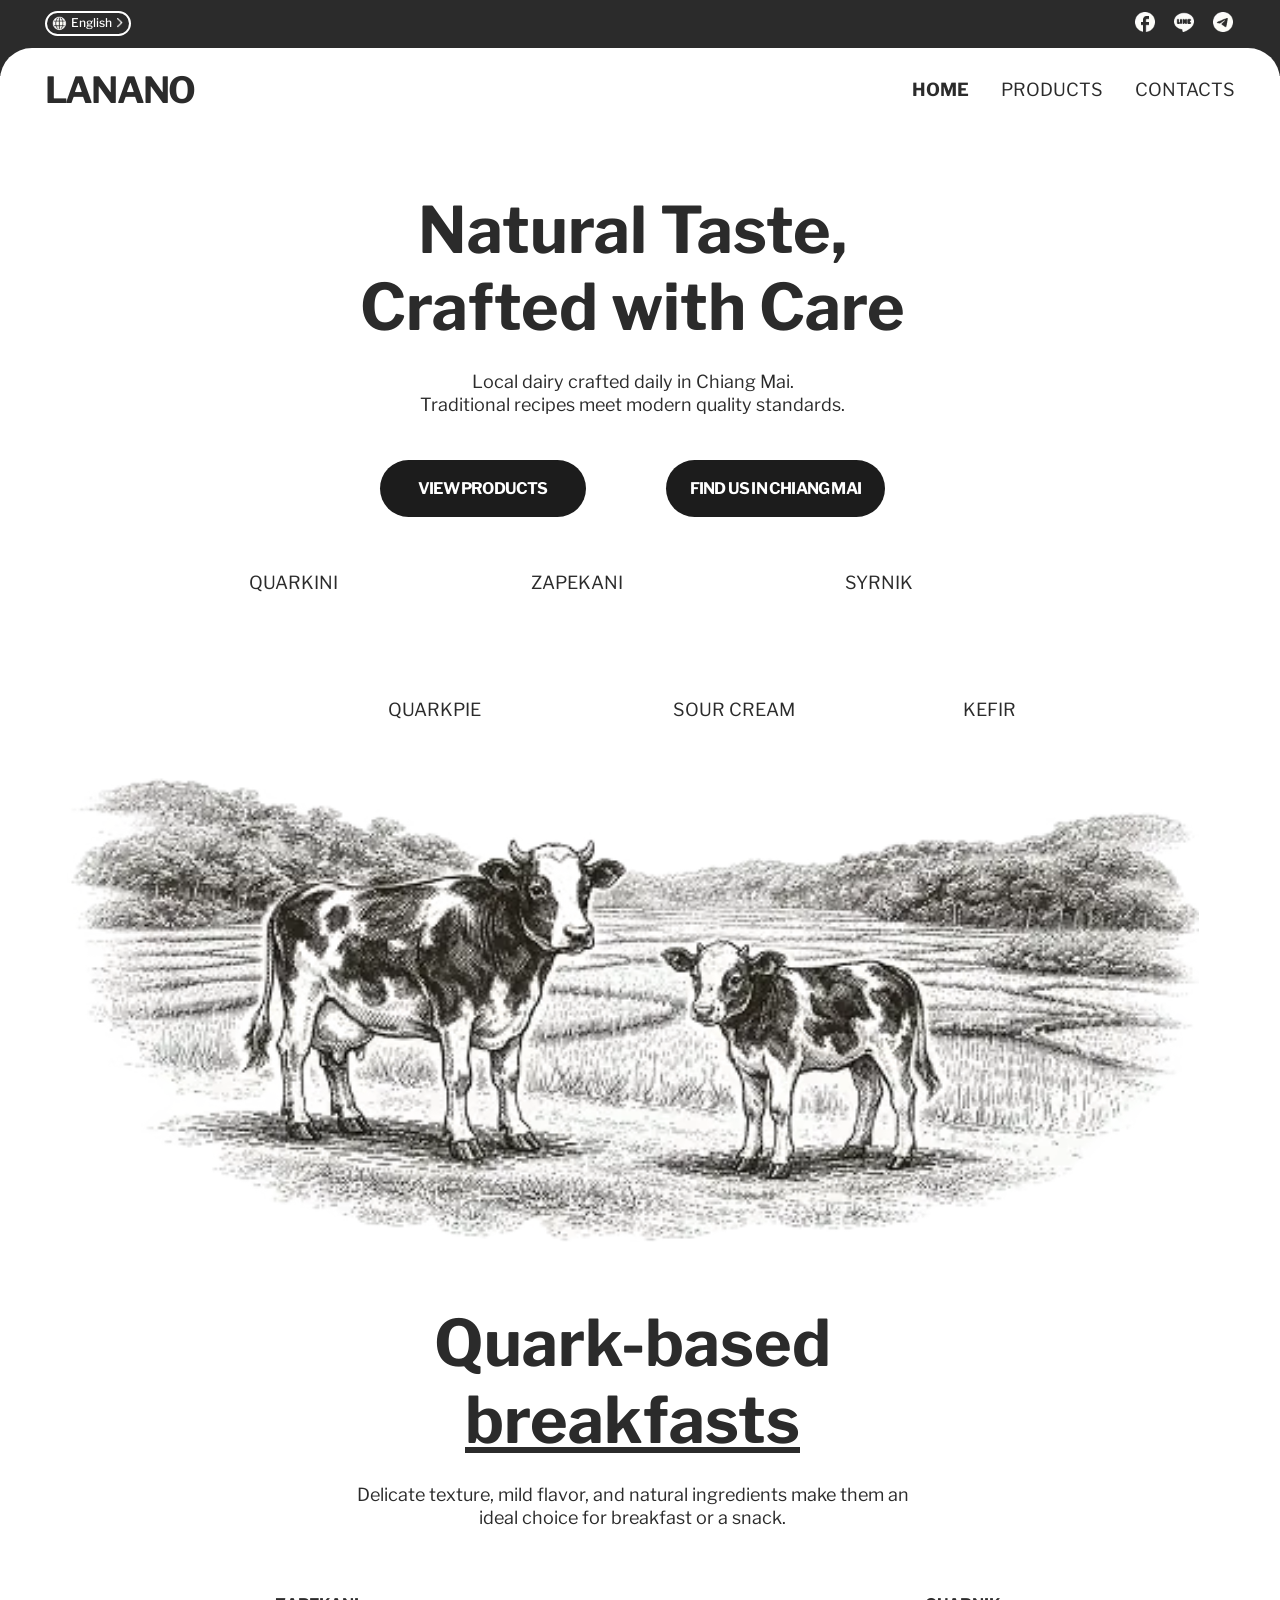
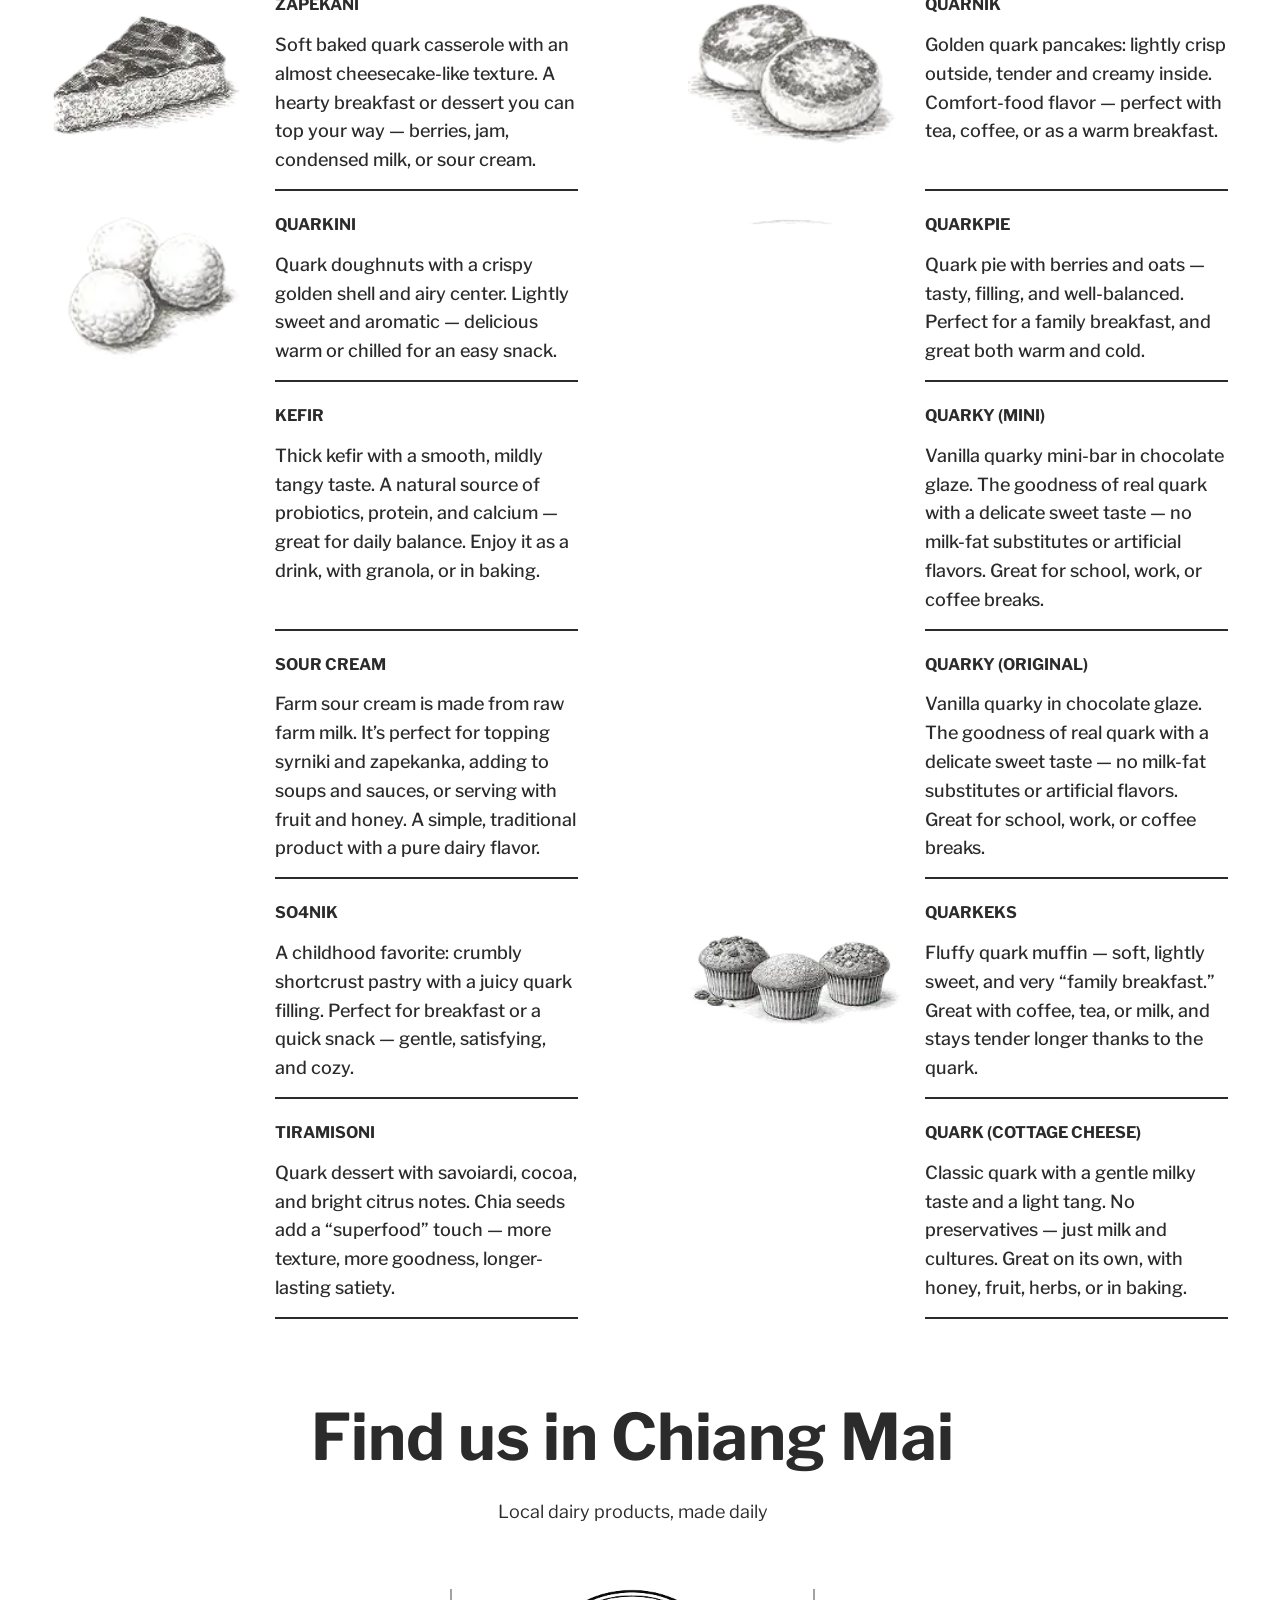
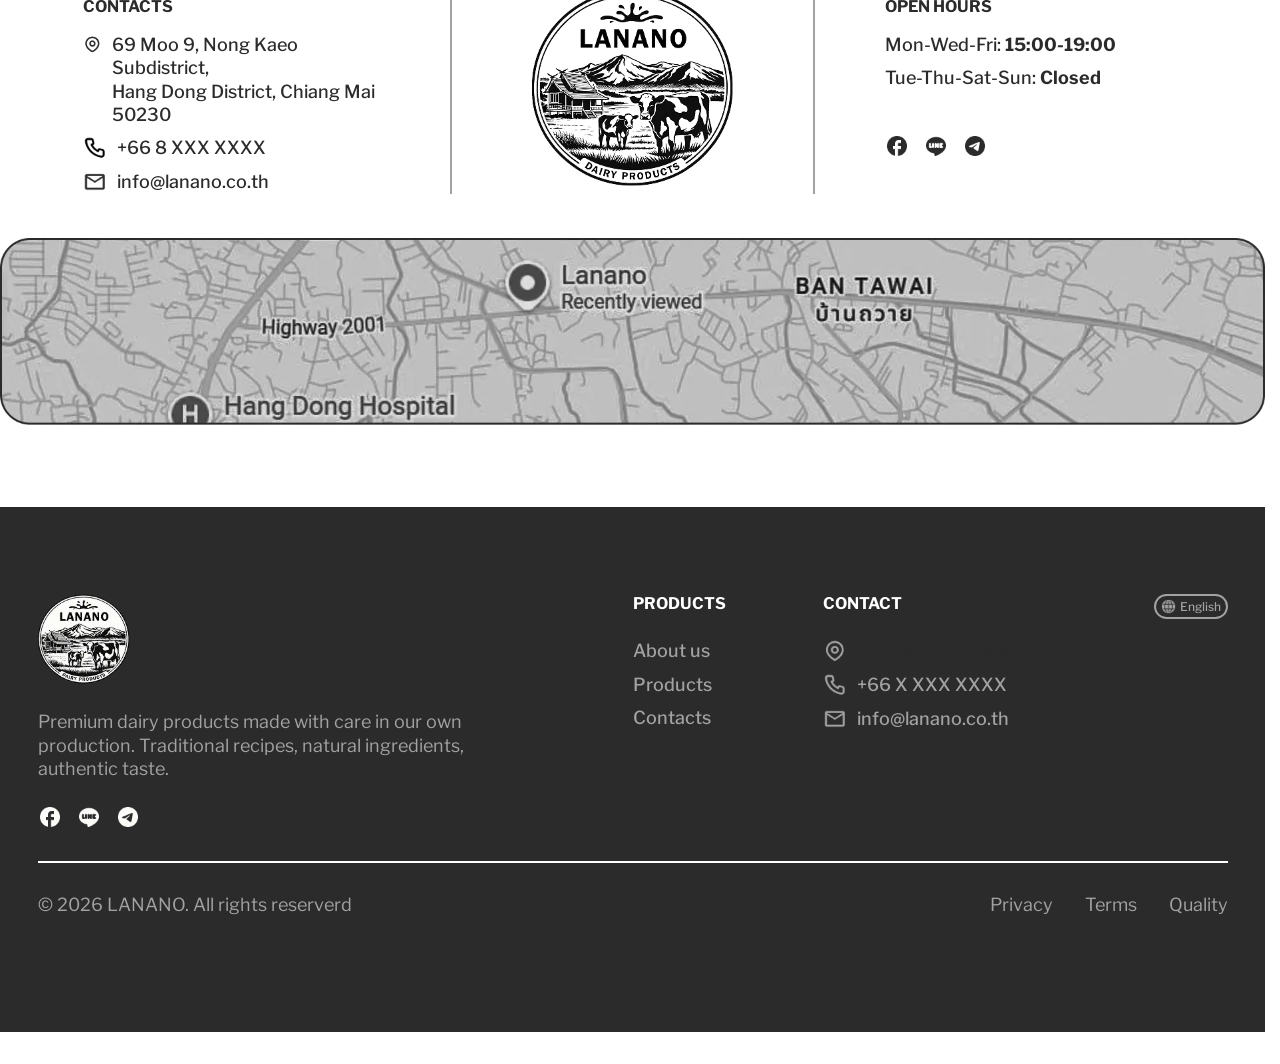
==== commit 873b253e: "modify address" ====
--- a/index.html
+++ b/index.html
@@ -524,14 +524,14 @@
                 <div class="address__item mb-10">
                   <div class="icon" style="background-image: url('/img/icons/geo-black.webp');"></div>
                   <p class="tx-main fw-500">
-                    Chiang Mai, Thailand, <br>
-                    Hang Dong, Ban Tawai....
+                    69 Moo 9, Nong Kaeo Subdistrict,<br>
+                    Hang Dong District, Chiang Mai 50230
                   </p>
                 </div>
                 <div class="address__item mb-10">
                   <div class="icon" style="background-image: url('/img/icons/phone-black.webp');"></div>
                   <a class="tx-main fw-500 hover-color word-break" href="tel:+66XXXXXXXX">
-                    +66 X XXX XXXX
+                    +66 8  XXX XXXX
                   </a>
                 </div>
                 <div class="address__item mb-10">
@@ -559,7 +559,7 @@
                     Mon-Wed-Fri: <span class="fw-700">15:00-19:00</span>
                   </p>
                   <p class="tx-main fw-500 mb-10">
-                    Tue-Thu-Sat-Sun: Closed
+                    Tue-Thu-Sat-Sun: <span class="fw-700">Closed</span>
                   </p>
                 </div>
                 <ul class="issocial" aria-label="Social links">
@@ -667,7 +667,7 @@
               <div class="address__item mb-10">
                 <div class="icon" style="background-image: url('/img/icons/geo-white.webp');"></div>
                 <p class="tx-main color-gray fw-500">
-                  Chiang Mai, Thailand
+                  <a href="https://maps.app.goo.gl/7nuv294uDSa4K4s3A">Chiang Mai, Thailand</a>
                 </p>
               </div>
               <div class="address__item mb-10">
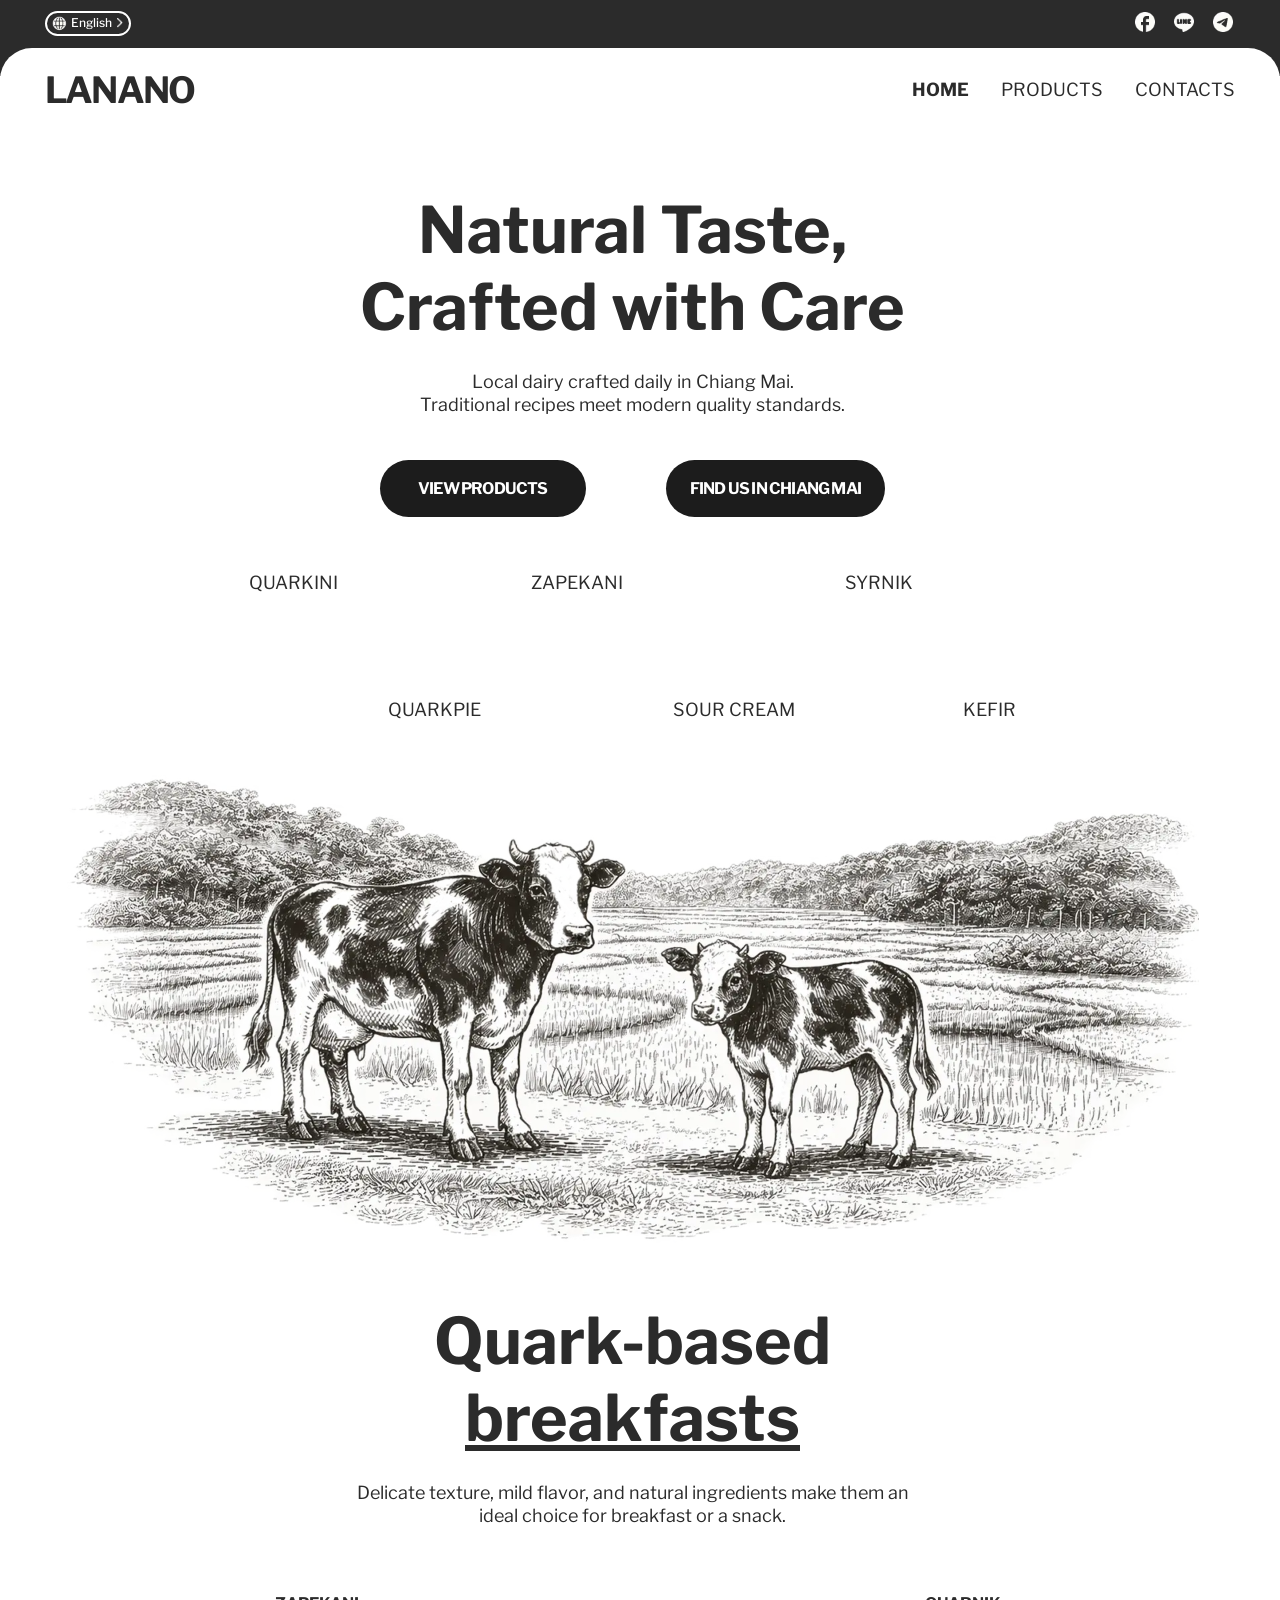
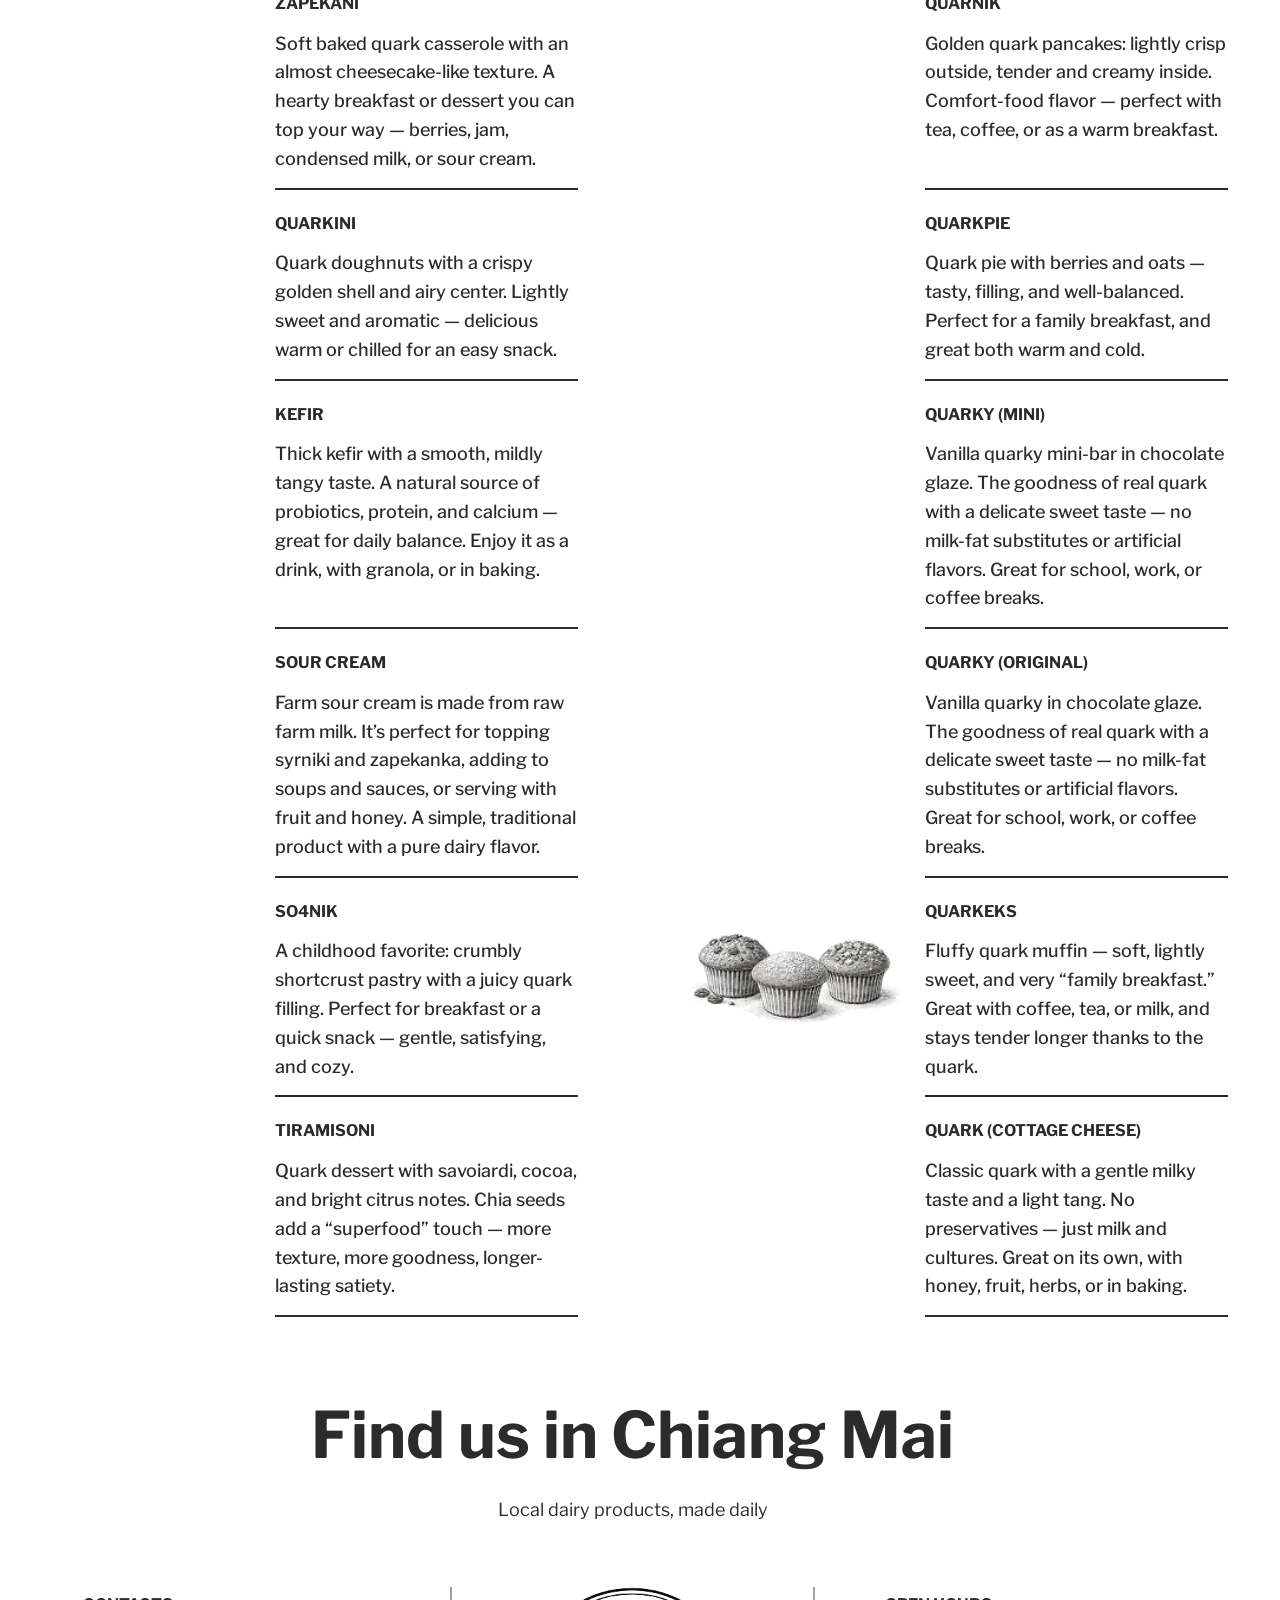
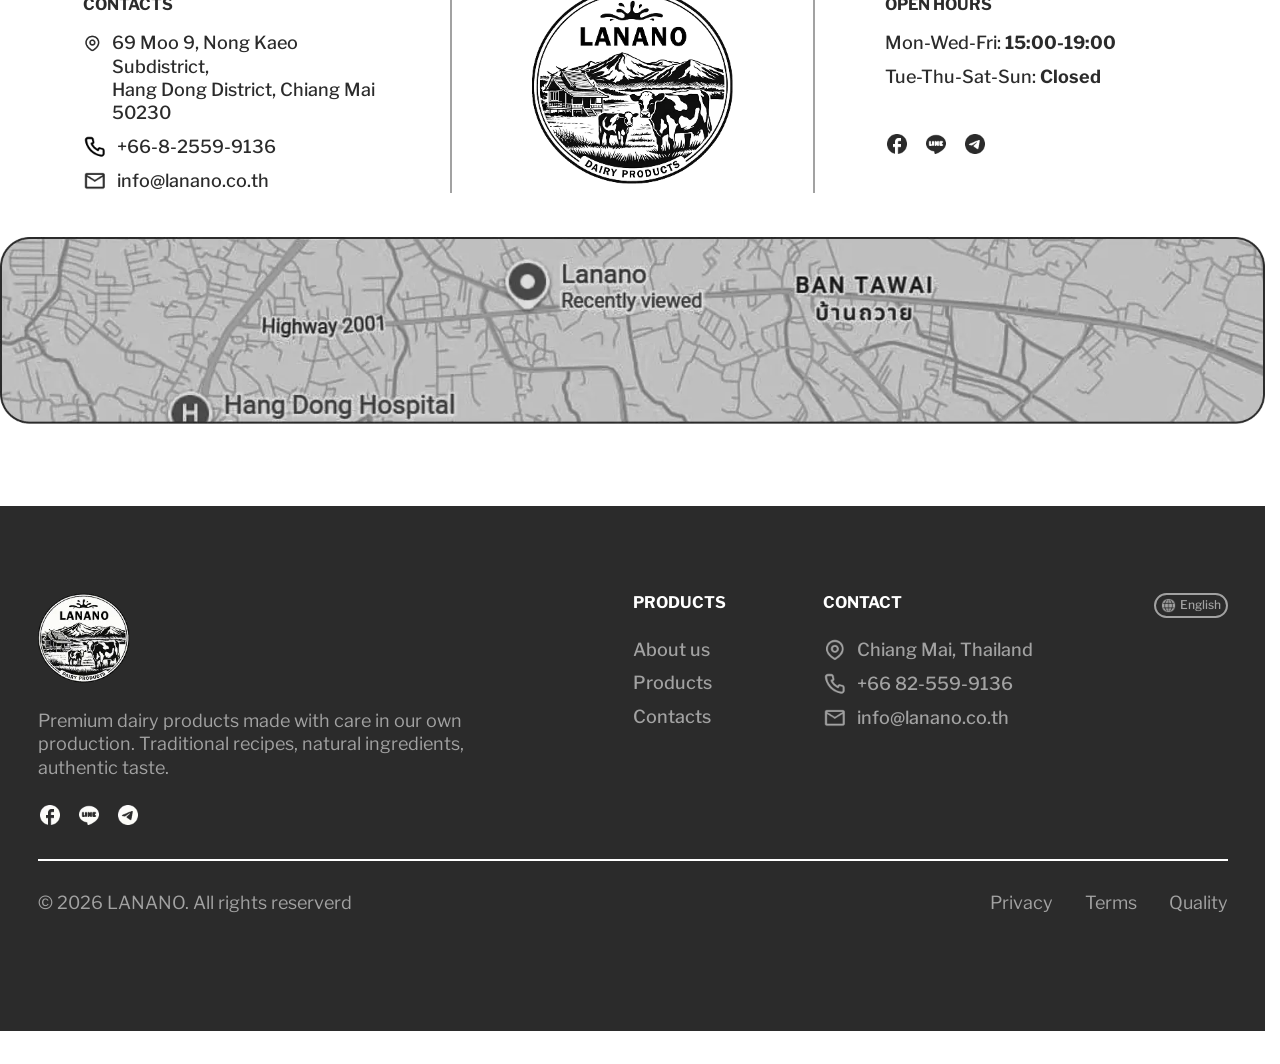
==== commit 0b9bc404: "modify telephone" ====
--- a/index.html
+++ b/index.html
@@ -523,15 +523,18 @@
               <address class="address">
                 <div class="address__item mb-10">
                   <div class="icon" style="background-image: url('/img/icons/geo-black.webp');"></div>
-                  <p class="tx-main fw-500">
-                    69 Moo 9, Nong Kaeo Subdistrict,<br>
-                    Hang Dong District, Chiang Mai 50230
-                  </p>
+                  <a  href="https://maps.app.goo.gl/7nuv294uDSa4K4s3A" target="_blank"  href="https://maps.app.goo.gl/7nuv294uDSa4K4s3A" 
+                      aria-label="Go to check map">
+                      <p class="tx-main fw-500">
+                      69 Moo 9, Nong Kaeo Subdistrict,<br>
+                      Hang Dong District, Chiang Mai 50230
+                    </p>
+                  </a>
                 </div>
                 <div class="address__item mb-10">
                   <div class="icon" style="background-image: url('/img/icons/phone-black.webp');"></div>
-                  <a class="tx-main fw-500 hover-color word-break" href="tel:+66XXXXXXXX">
-                    +66 8  XXX XXXX
+                  <a class="tx-main fw-500 hover-color word-break" href="tel:+66825599136">
+                    +66-8-2559-9136
                   </a>
                 </div>
                 <div class="address__item mb-10">
@@ -666,19 +669,22 @@
             <address class="address">
               <div class="address__item mb-10">
                 <div class="icon" style="background-image: url('/img/icons/geo-white.webp');"></div>
-                <p class="tx-main color-gray fw-500">
-                  <a href="https://maps.app.goo.gl/7nuv294uDSa4K4s3A">Chiang Mai, Thailand</a>
-                </p>
+                  <a  href="https://maps.app.goo.gl/7nuv294uDSa4K4s3A" target="_blank"  href="https://maps.app.goo.gl/7nuv294uDSa4K4s3A" 
+                      aria-label="Go to check map">
+                      <p class="tx-main color-gray fw-500">
+                        Chiang Mai, Thailand
+                      </p>
+                  </a>
               </div>
               <div class="address__item mb-10">
                 <div class="icon" style="background-image: url('/img/icons/phone-white.webp');"></div>
-                <a class="tx-main fw-500 color-gray hover-color word-break" href="tel:+66XXXXXXXX">
-                  +66 X XXX XXXX
+                <a class="tx-main fw-500 color-gray hover-color word-break" href="tel:+66825599136">
+                  +66 82-559-9136
                 </a>
               </div>
               <div class="address__item mb-10">
                 <div class="icon" style="background-image: url('/img/icons/mail-white.webp');"></div>
-                <a class="tx-main fw-500 color-gray hover-color word-break" href="mailto:hello@lanano.co.th">
+                <a class="tx-main fw-500 color-gray hover-color word-break" href="mailto:info@lanano.co.th">
                   info@lanano.co.th
                 </a>
               </div>
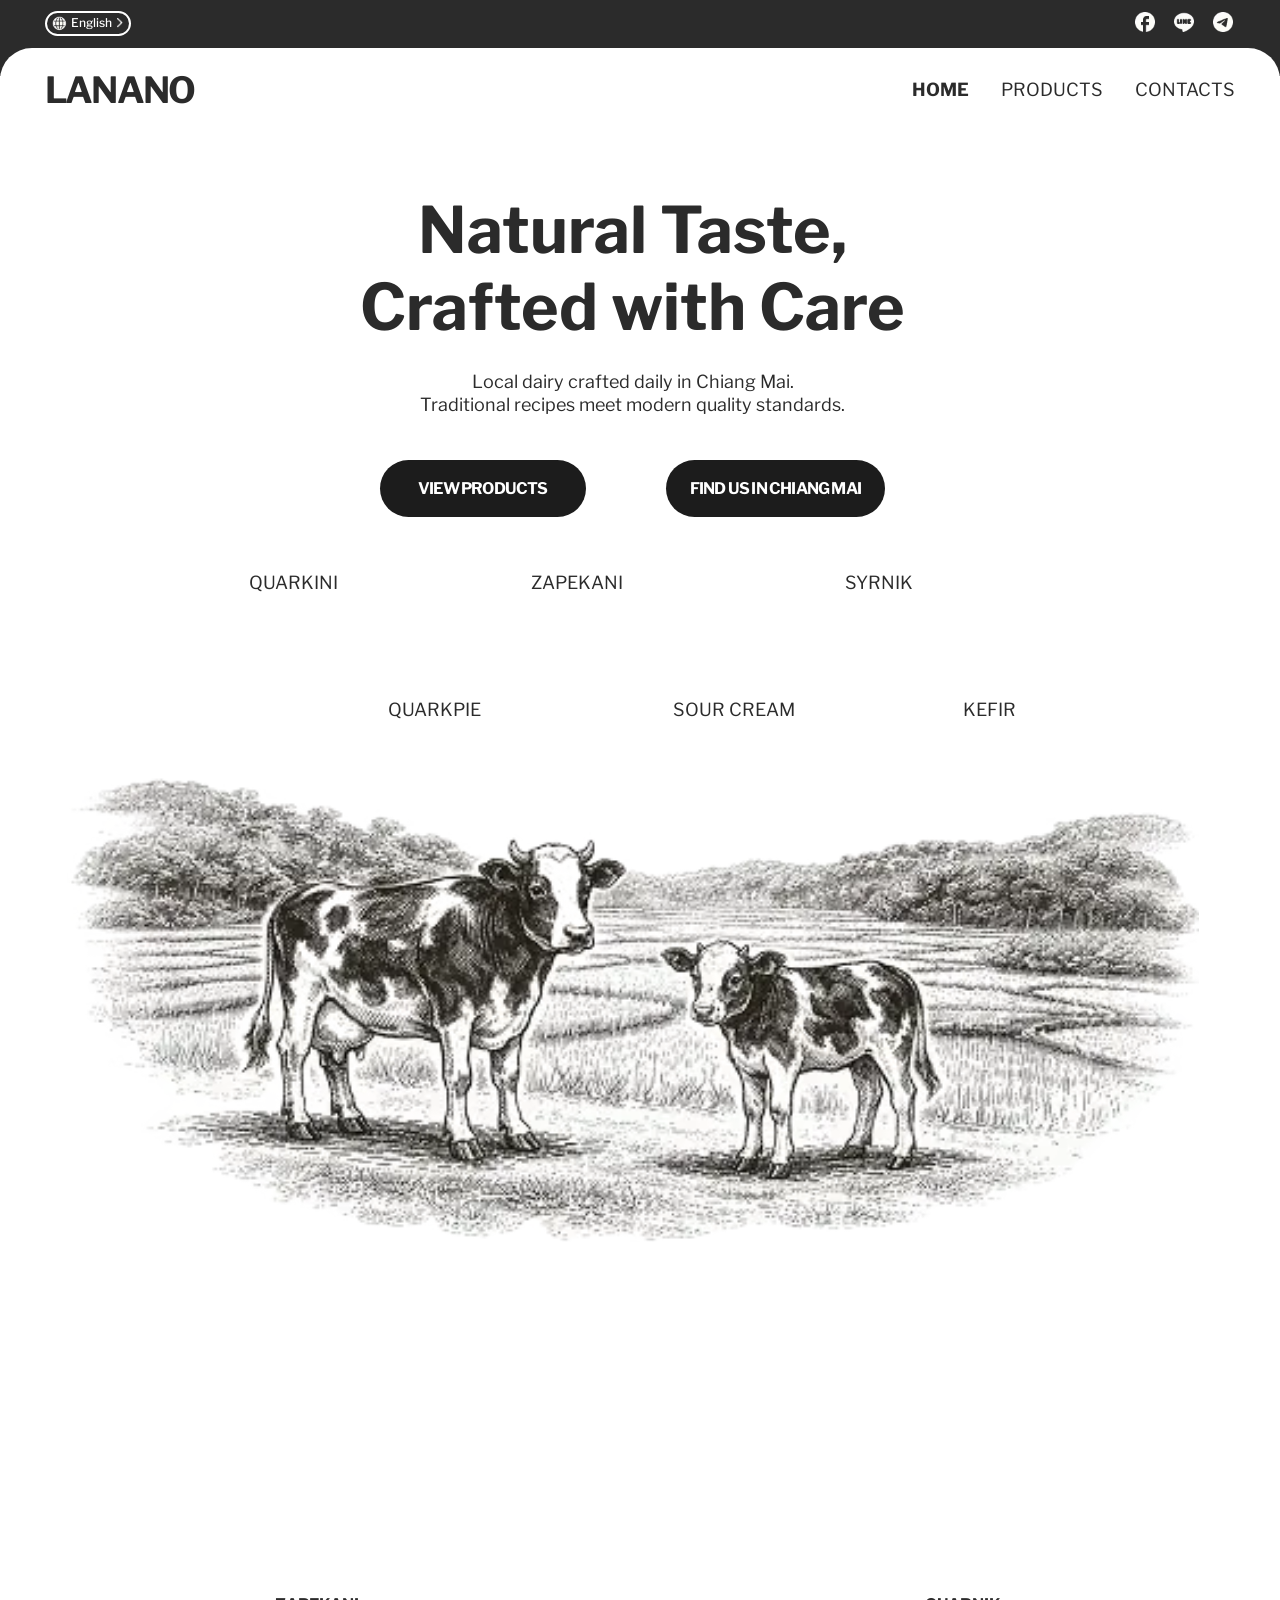
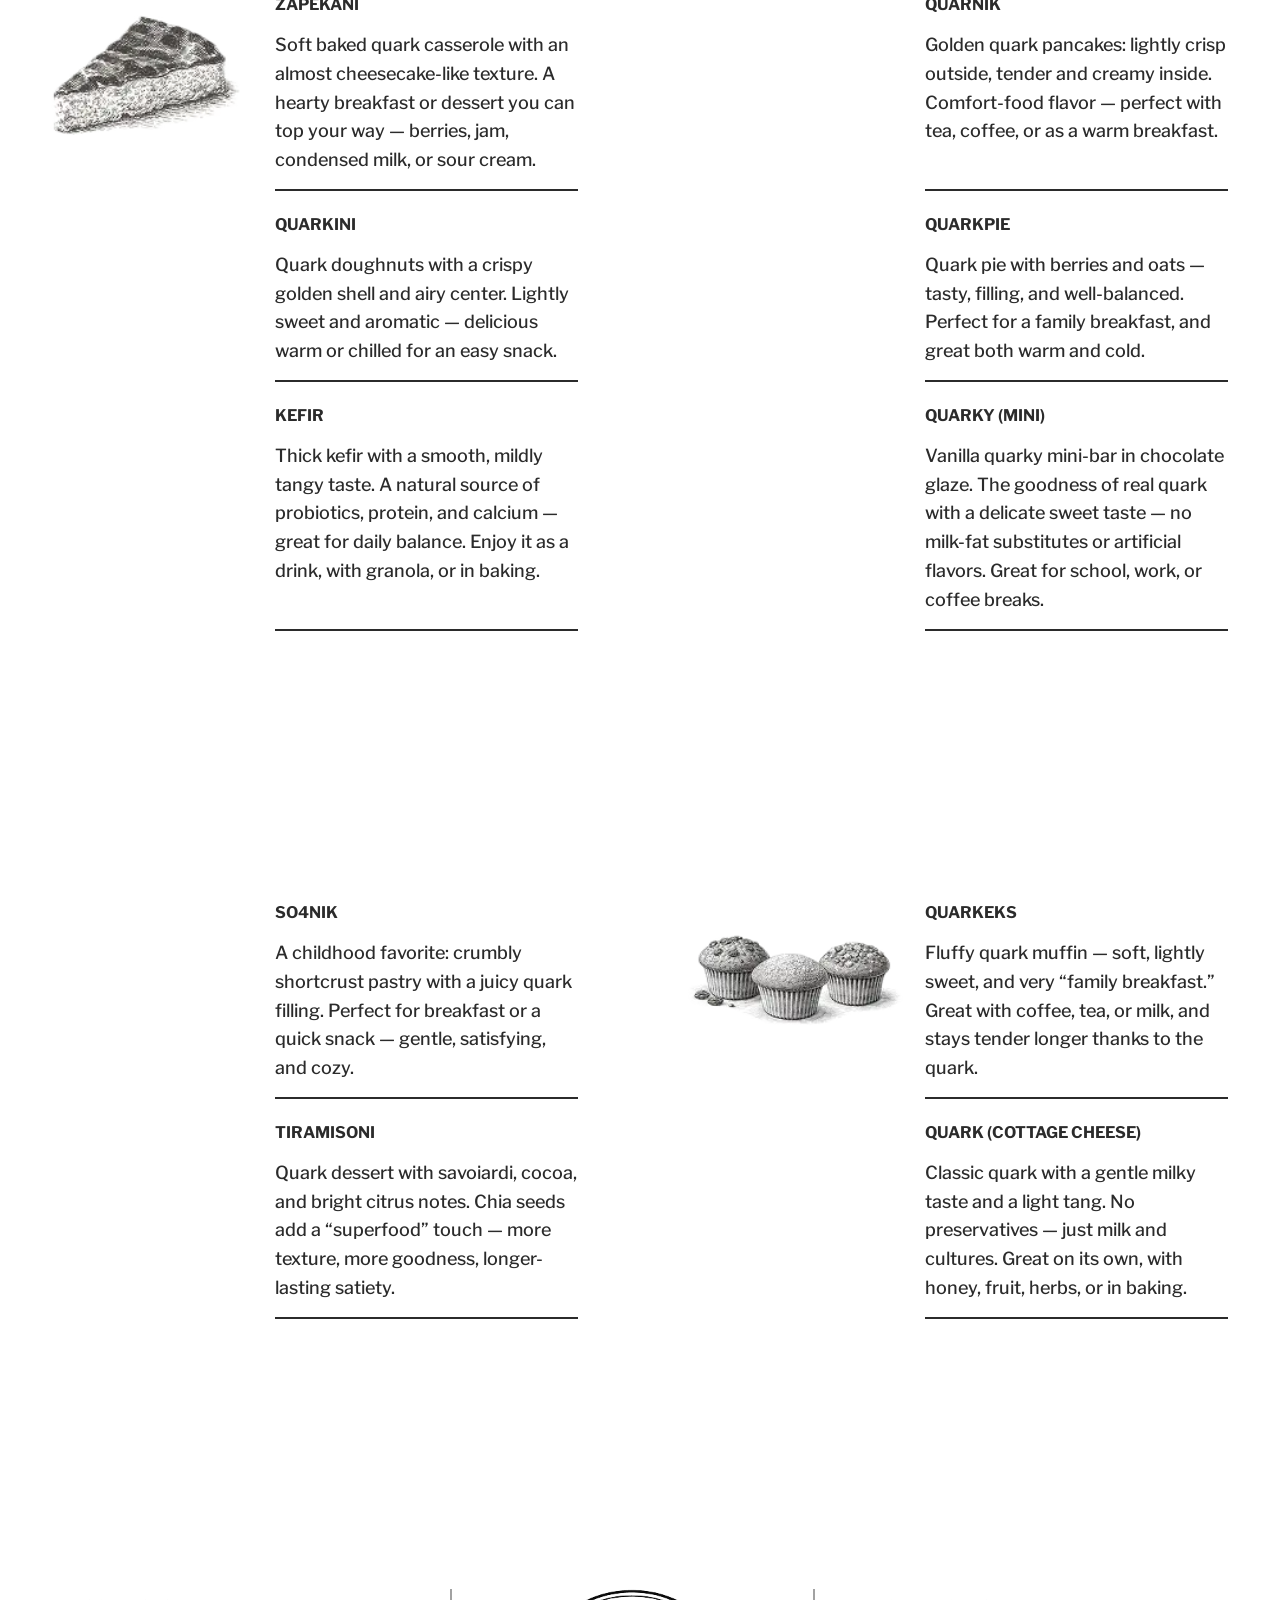
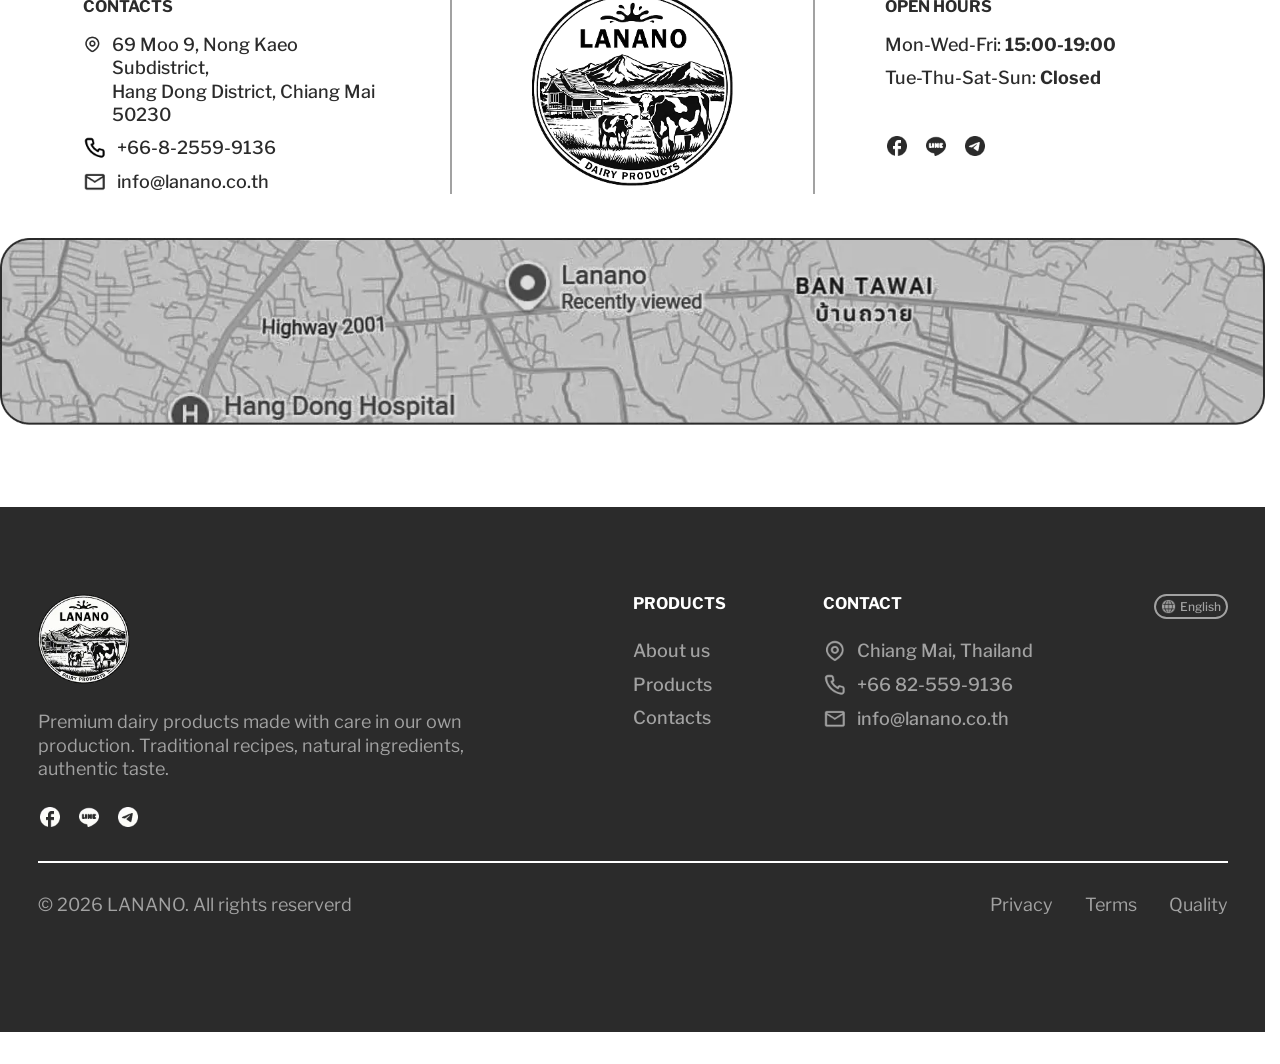
==== commit cd3fd8cf: "modify facebook URL" ====
--- a/index.html
+++ b/index.html
@@ -73,7 +73,7 @@
           </div>
           <ul class="issocial" aria-label="Social links">
             <li>
-              <a class="icon hover-opacity" target="_blank" href="#!" aria-label="Open facebook">
+              <a class="icon hover-opacity" target="_blank" href="https://www.facebook.com/profile.php?id=61587693653450" aria-label="Open facebook">
                 <img src="/img/social-icons/facebook-white.webp" width="24" height="24" title="Open facebook"
                   alt="Facebook">
               </a>
@@ -567,7 +567,7 @@
                 </div>
                 <ul class="issocial" aria-label="Social links">
                   <li>
-                    <a class="icon hover-opacity" target="_blank" href="#!" aria-label="Open facebook">
+                    <a class="icon hover-opacity" target="_blank" href="https://www.facebook.com/profile.php?id=61587693653450" aria-label="Open facebook">
                       <img src="/img/social-icons/facebook-black.webp" width="24" height="24" title="Open facebook"
                         alt="Facebook">
                     </a>
@@ -620,7 +620,7 @@
             </p>
             <ul class="issocial" aria-label="Social links">
               <li>
-                <a class="icon hover-opacity" target="_blank" href="#!" aria-label="Open facebook">
+                <a class="icon hover-opacity" target="_blank" href="https://www.facebook.com/profile.php?id=61587693653450" aria-label="Open facebook">
                   <img src="/img/social-icons/facebook-white.webp" width="24" height="24" title="Open facebook"
                     alt="Facebook">
                 </a>
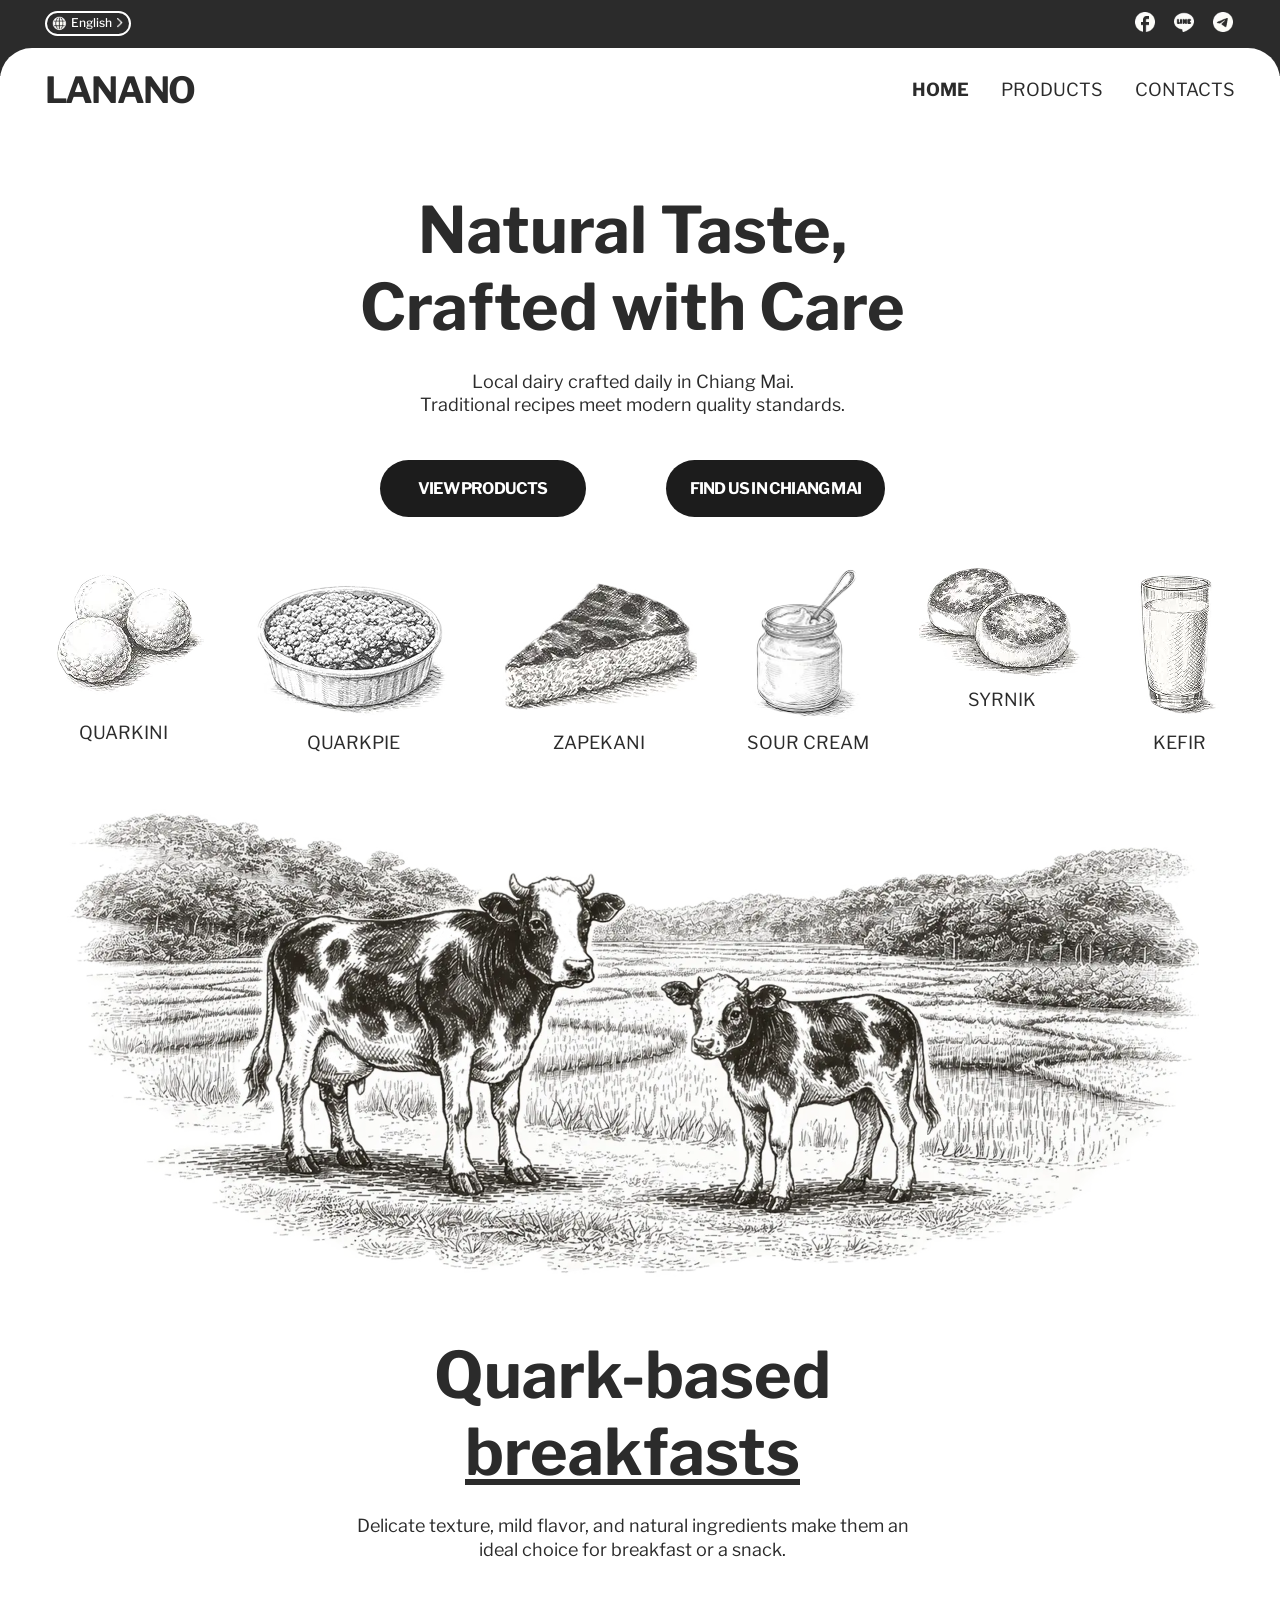
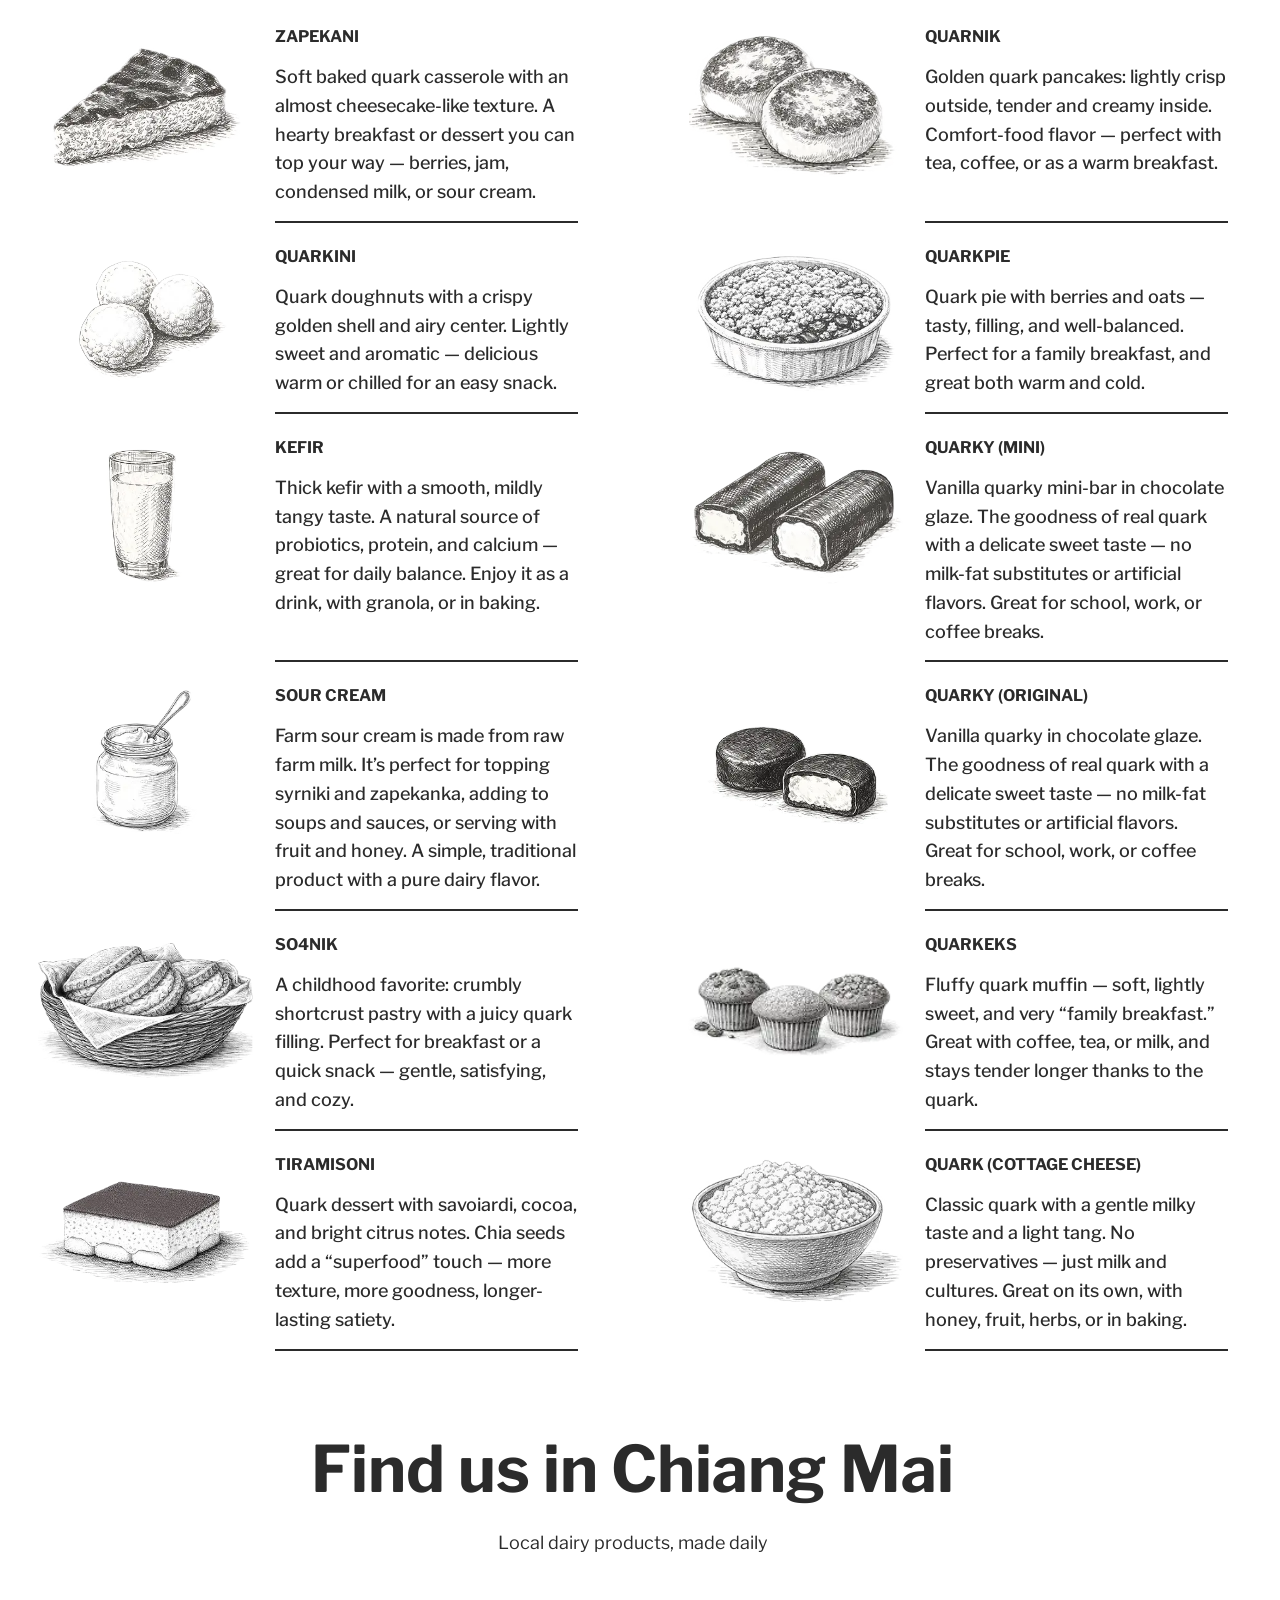
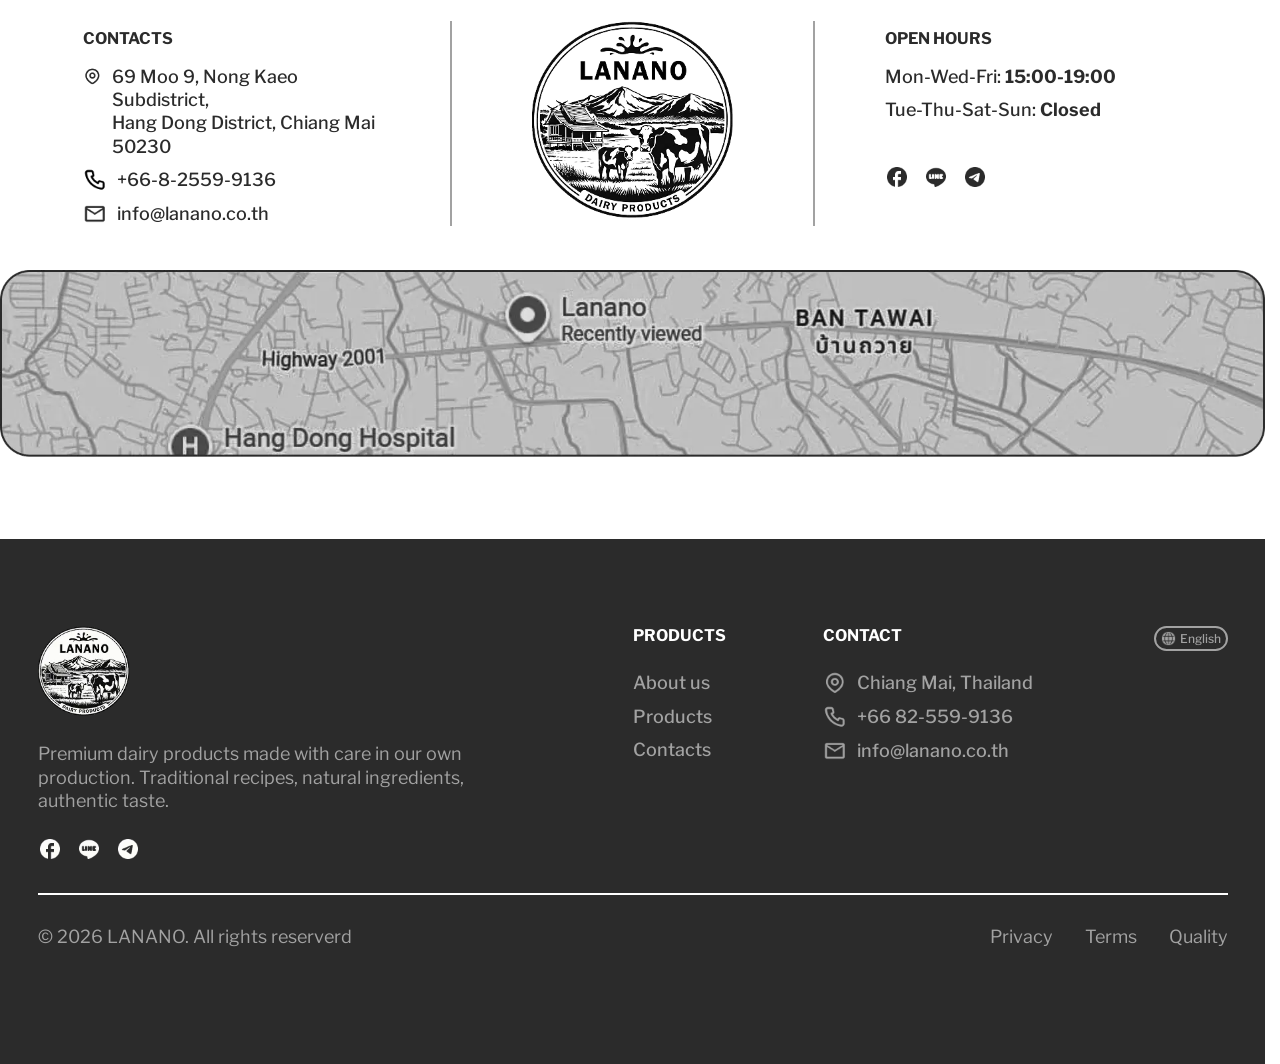
==== commit 597a18fb: "modify lineID URL" ====
--- a/index.html
+++ b/index.html
@@ -79,7 +79,7 @@
               </a>
             </li>
             <li>
-              <a class="icon hover-opacity" target="_blank" href="#!" aria-label="Open ume">
+              <a class="icon hover-opacity" target="_blank" href="https://line.me/ti/p/@lanano" aria-label="Open ume">
                 <img src="/img/social-icons/ume-white.webp" width="24" height="24" title="Open ume" alt="Ume">
               </a>
             </li>
@@ -573,7 +573,7 @@
                     </a>
                   </li>
                   <li>
-                    <a class="icon hover-opacity" target="_blank" href="#!" aria-label="Open ume">
+                    <a class="icon hover-opacity" target="_blank" href="https://line.me/ti/p/@lanano" aria-label="Open ume">
                       <img src="/img/social-icons/ume-black.webp" width="24" height="24" title="Open ume" alt="Ume">
                     </a>
                   </li>
@@ -626,7 +626,7 @@
                 </a>
               </li>
               <li>
-                <a class="icon hover-opacity" target="_blank" href="#!" aria-label="Open ume">
+                <a class="icon hover-opacity" target="_blank" href="https://line.me/ti/p/@lanano" aria-label="Open ume">
                   <img src="/img/social-icons/ume-white.webp" width="24" height="24" title="Open ume" alt="Ume">
                 </a>
               </li>
